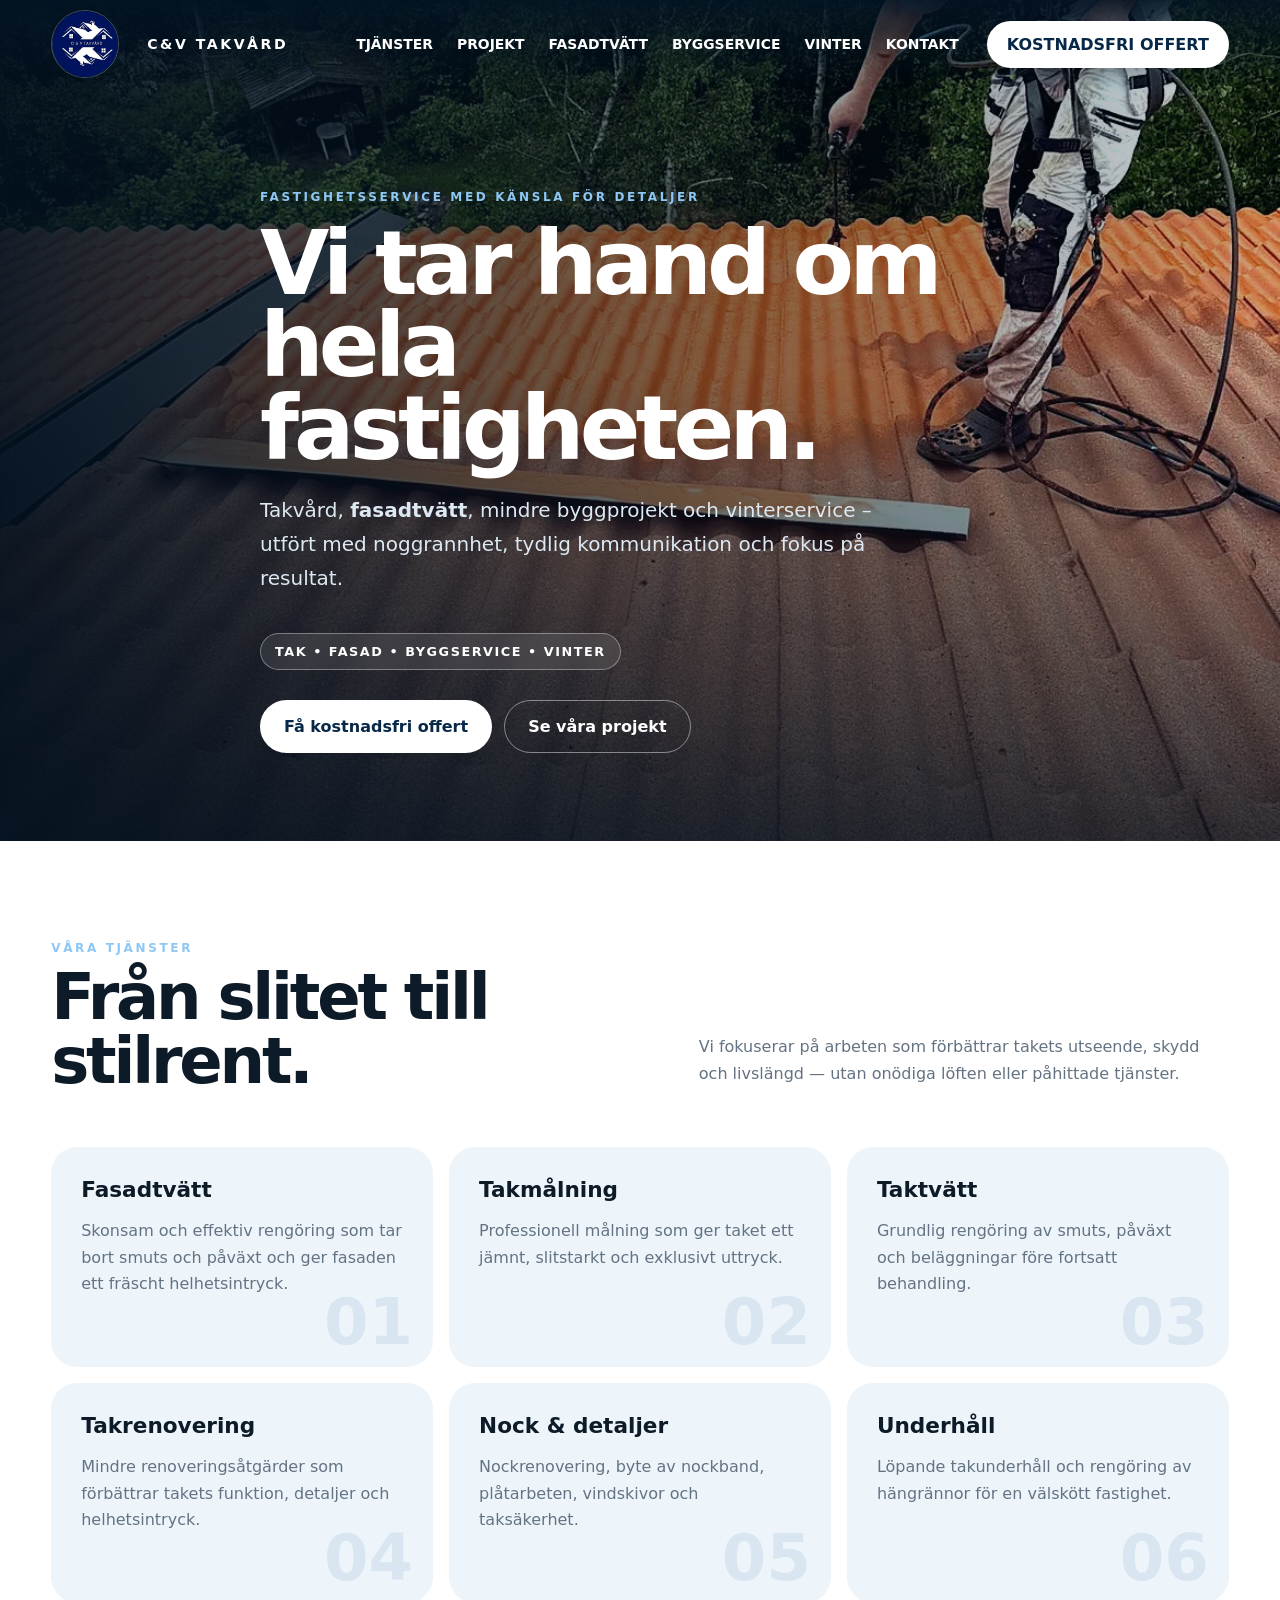
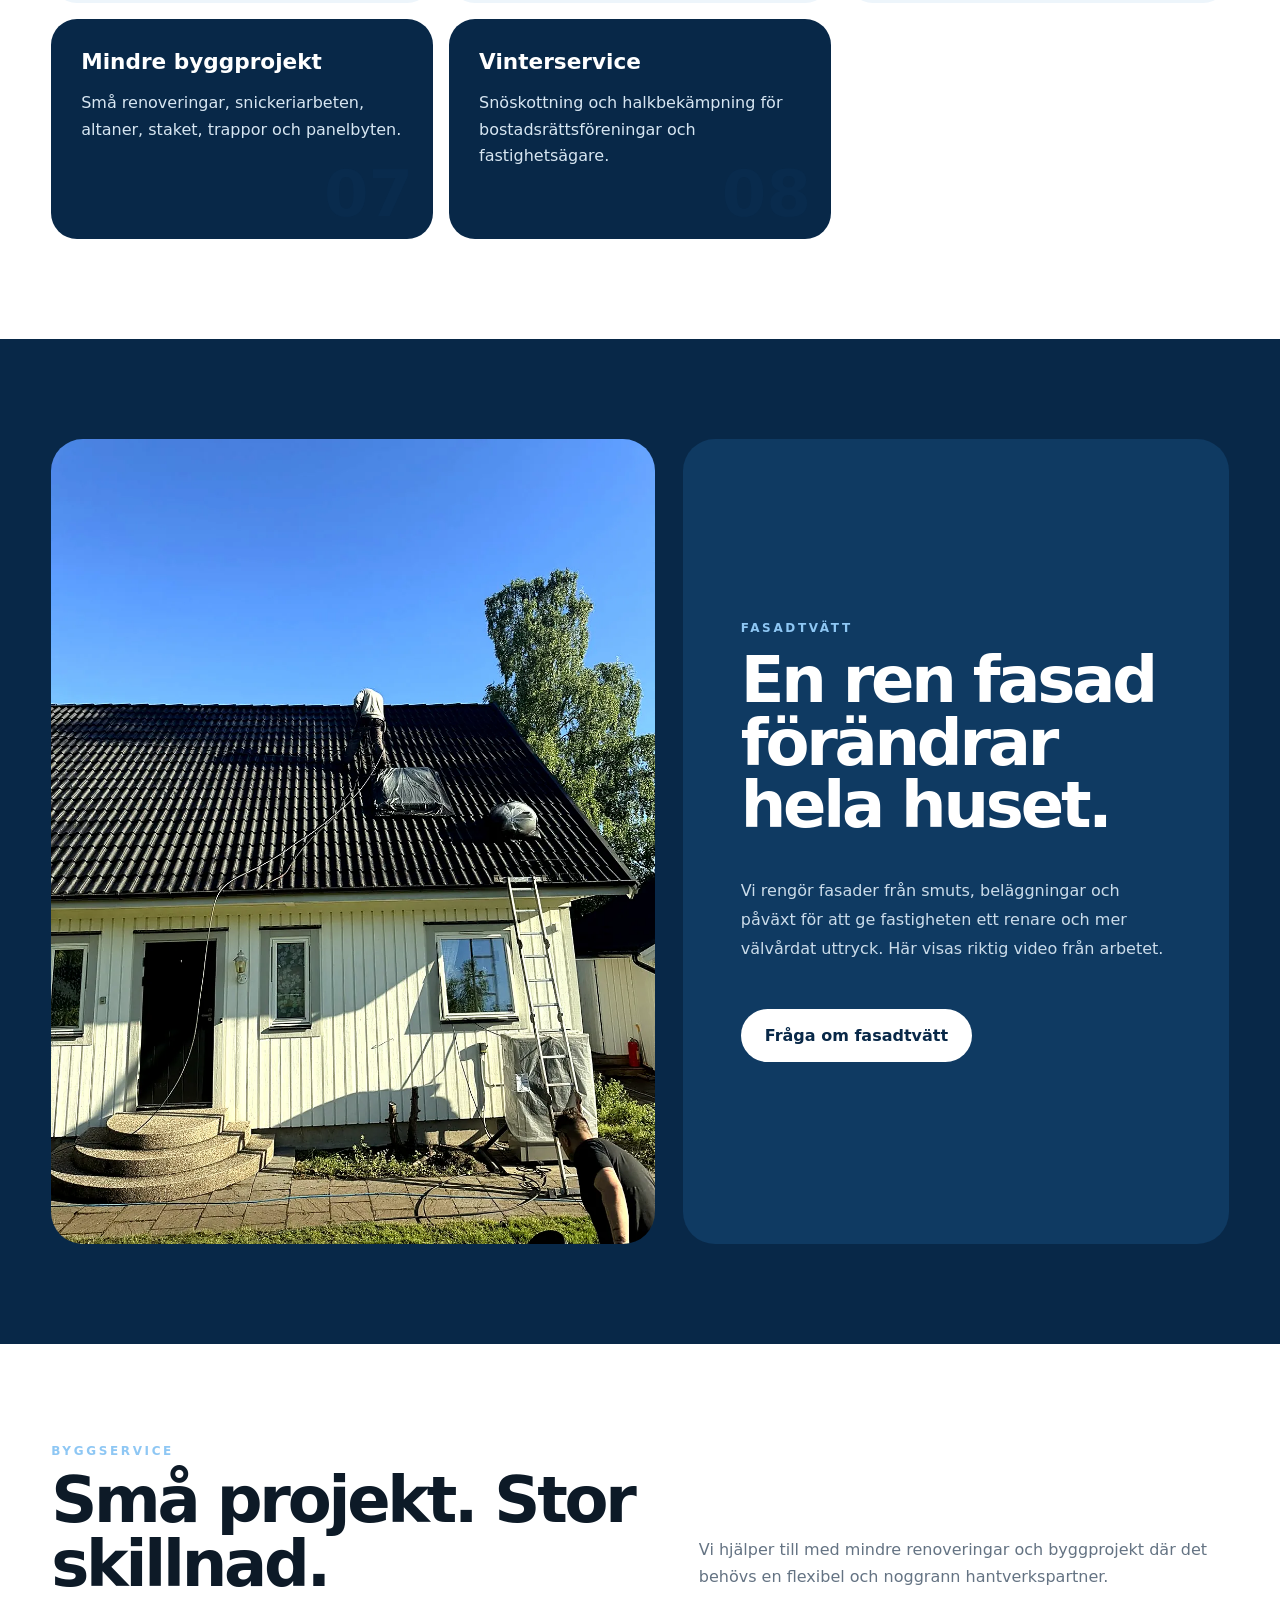
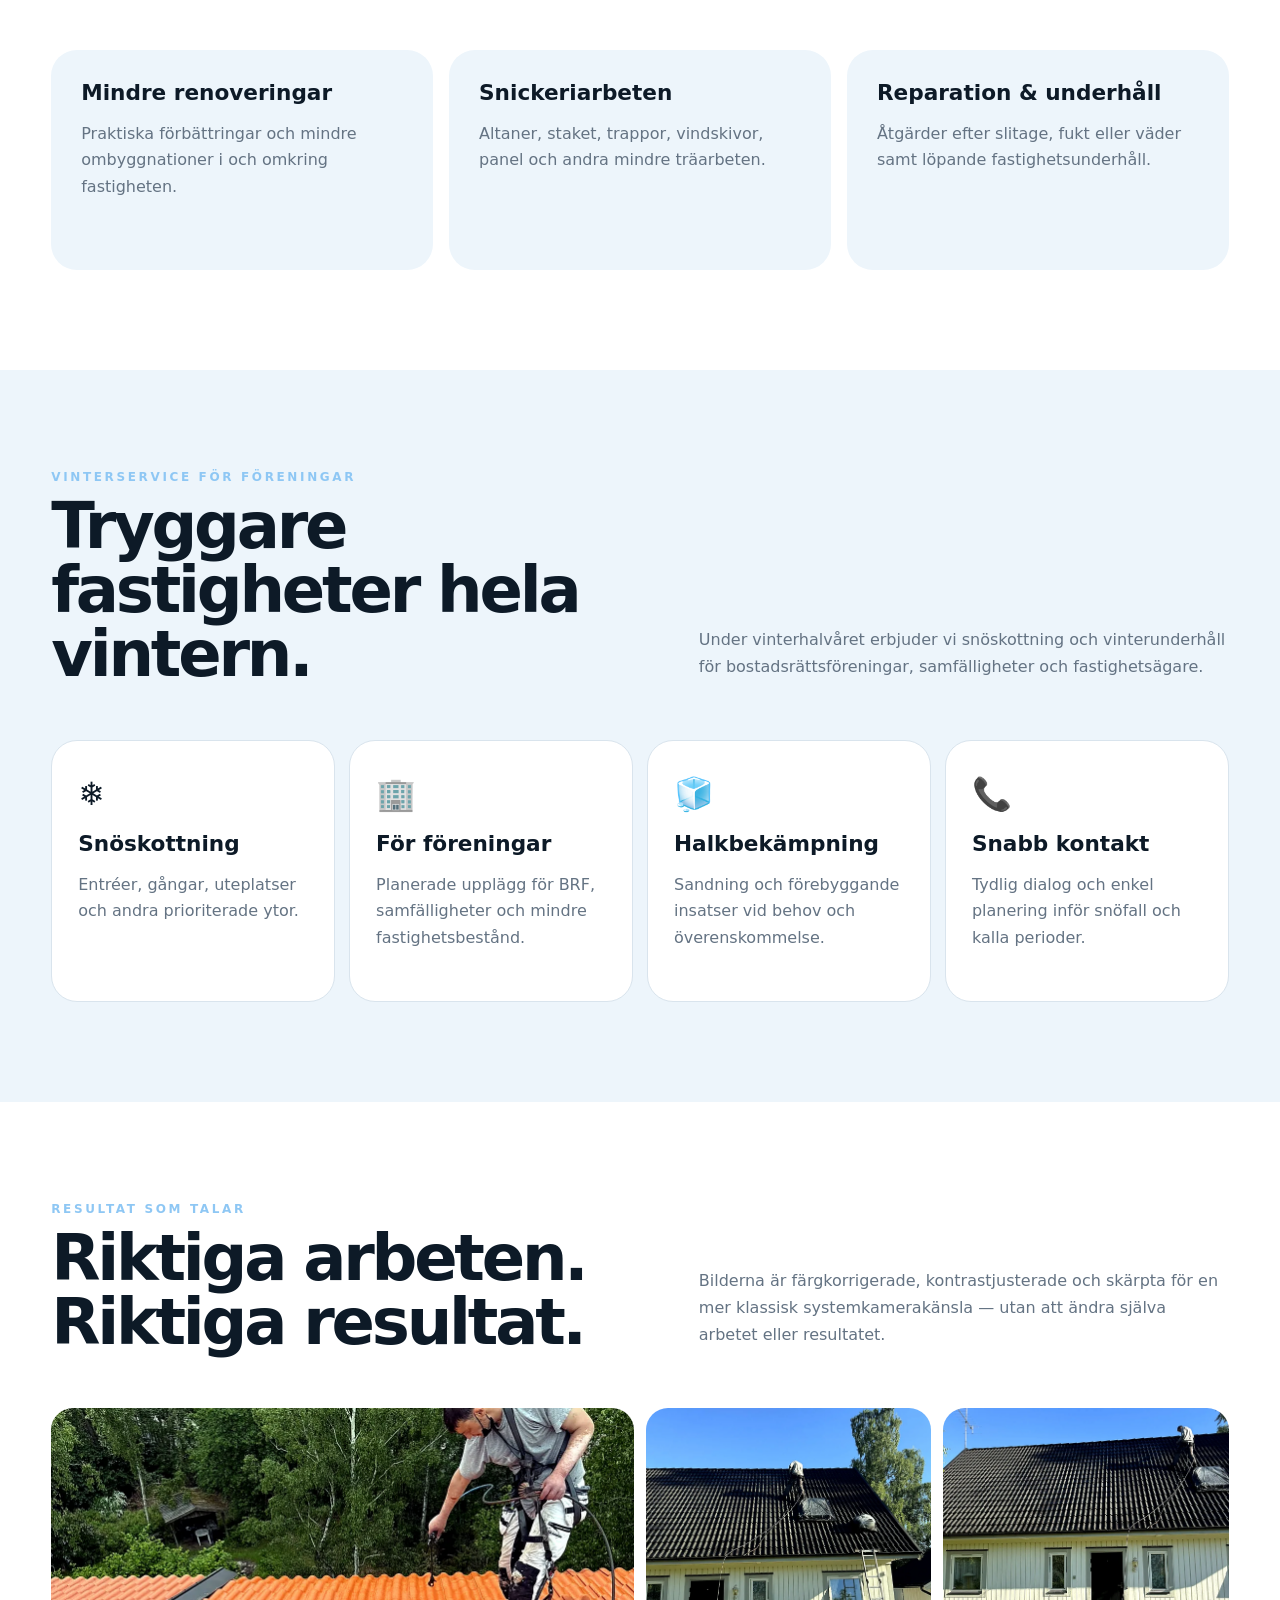
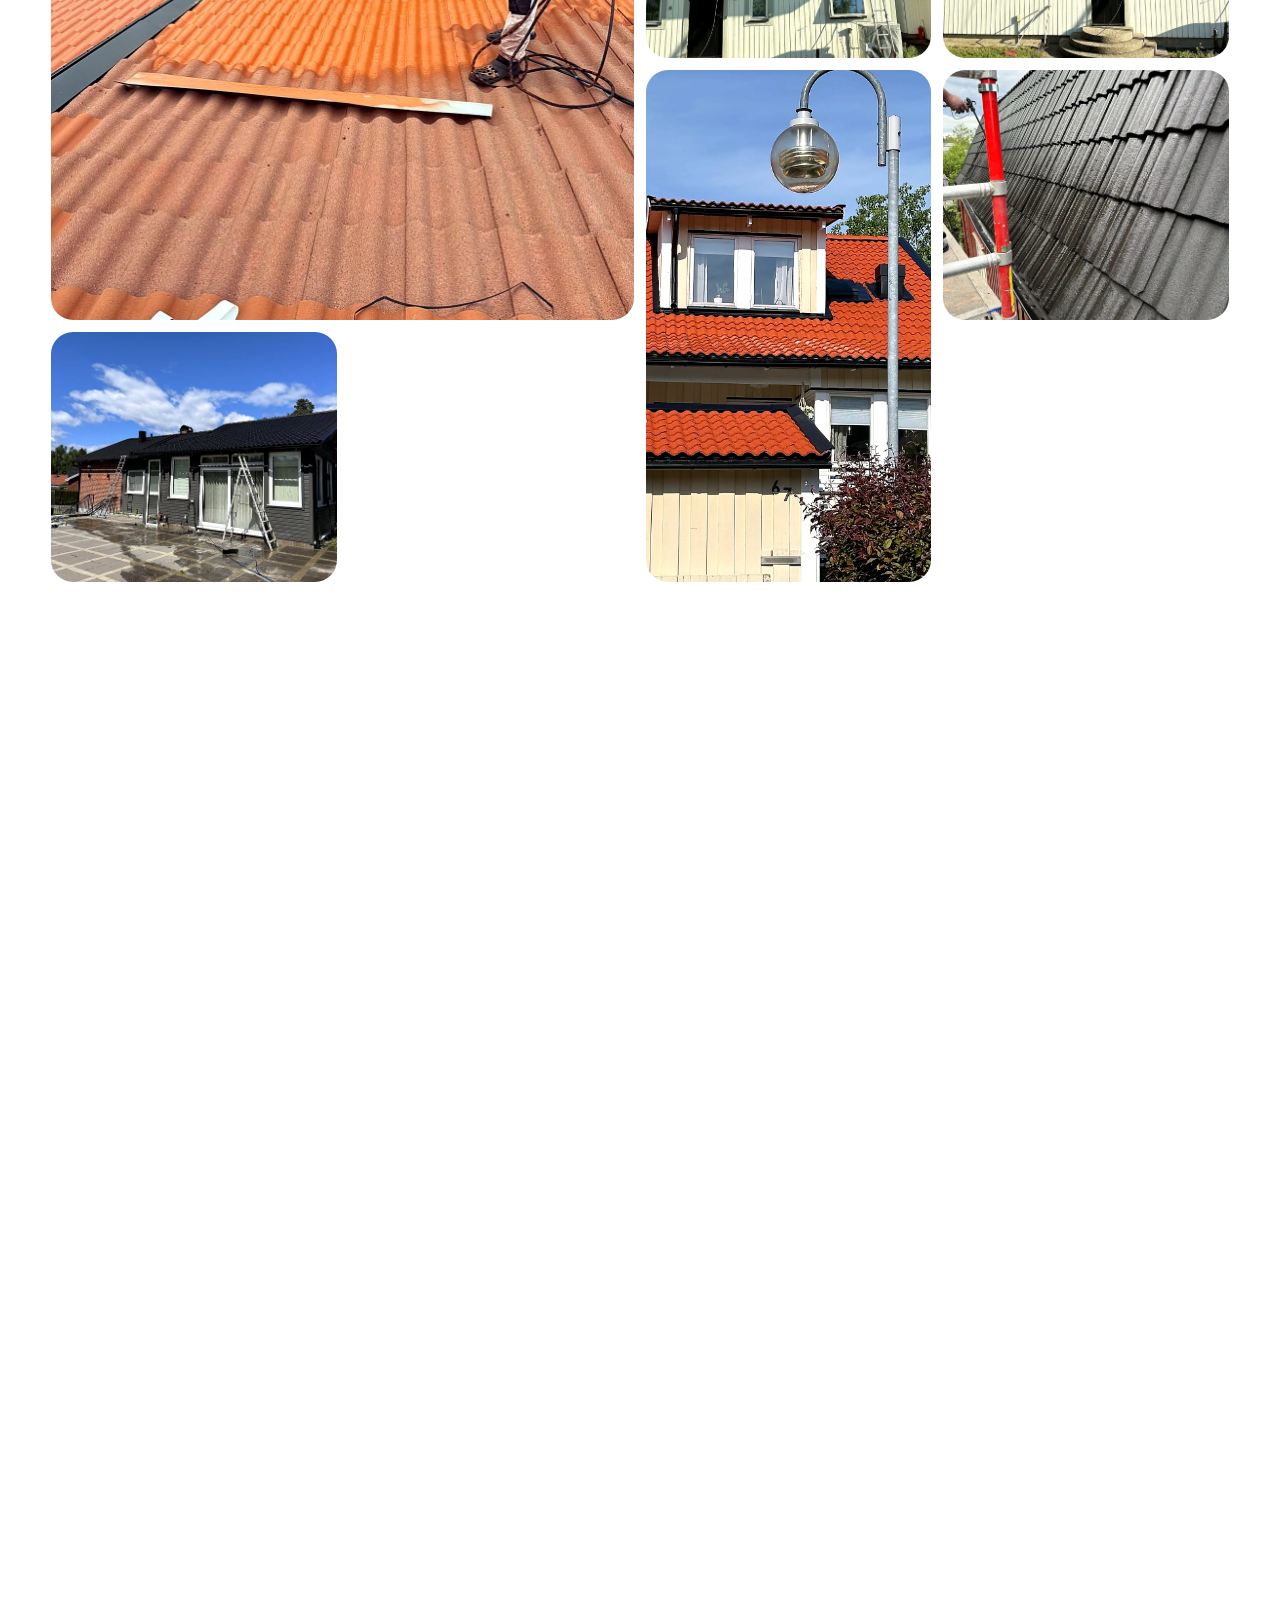
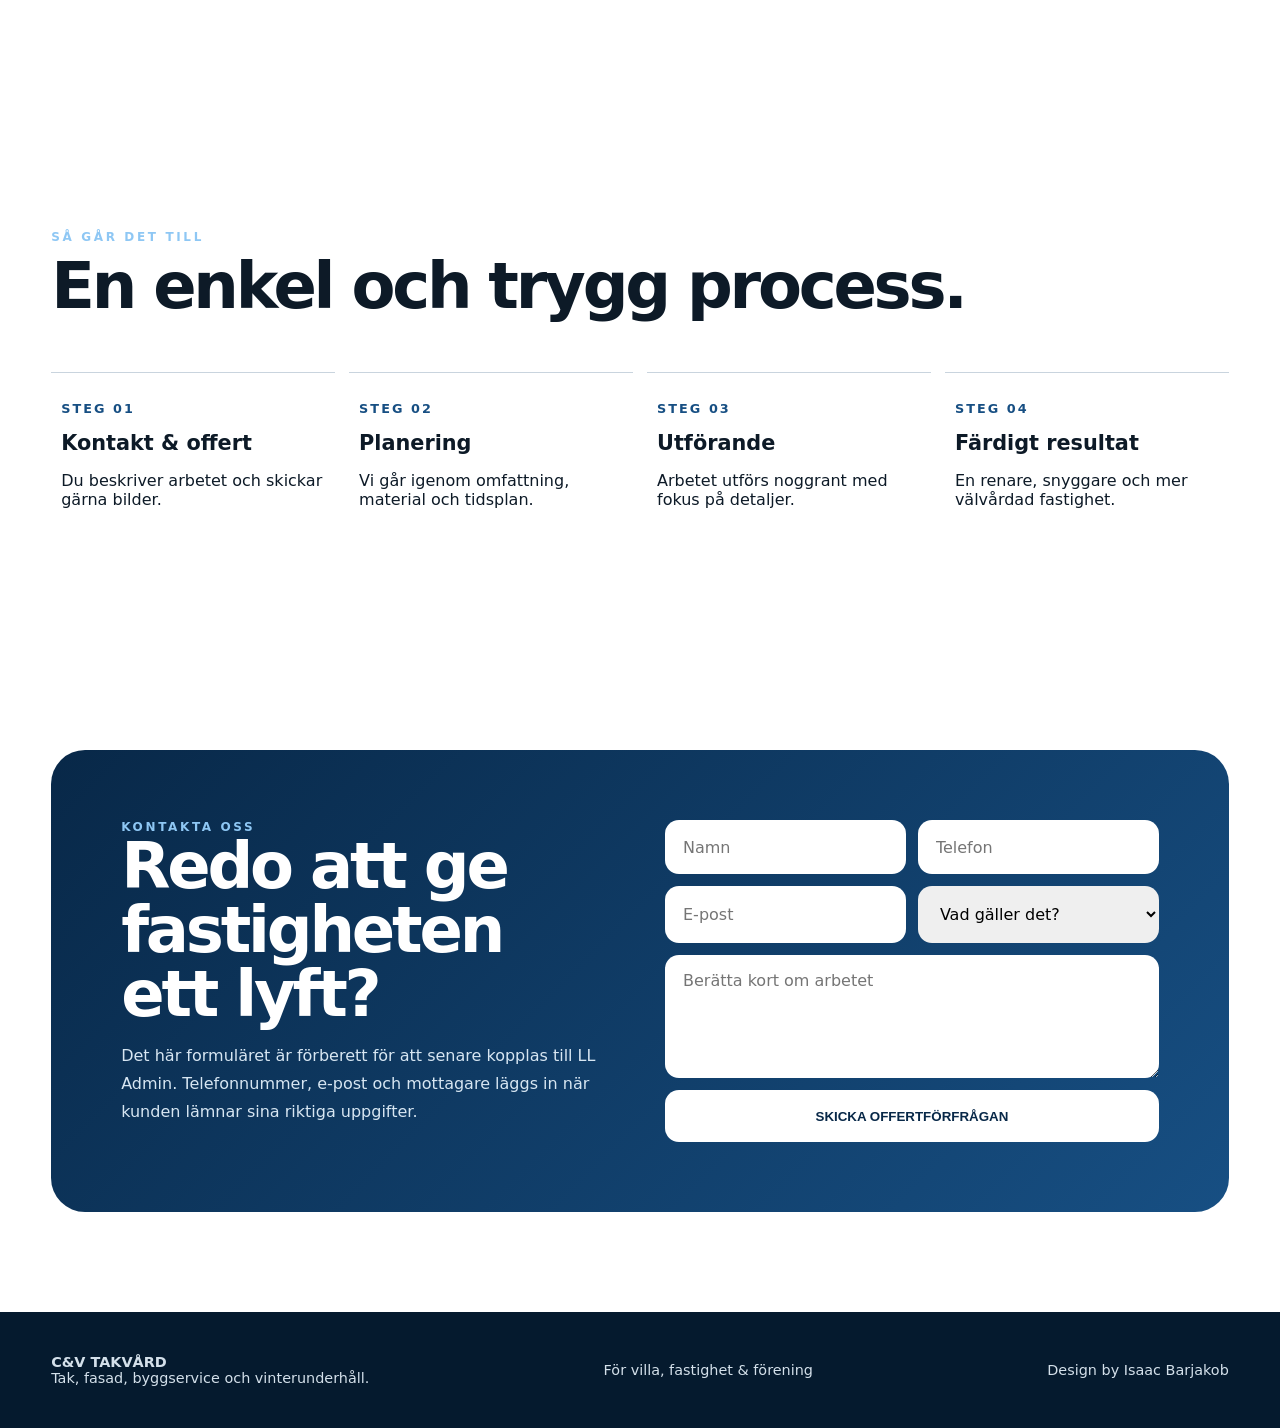
==== index.html @ 04eda917 "Första kompletta versionen av C&V Takvård" ====
<!doctype html><html lang="sv"><head><meta charset="utf-8"><meta name="viewport" content="width=device-width,initial-scale=1"><title>C&V Takvård — Takvård som håller</title><meta name="description" content="C&V Takvård erbjuder takvård, fasadtvätt, mindre byggprojekt och vinterservice för villaägare, fastighetsägare och föreningar."><style>
:root{--navy:#082848;--blue:#174f83;--ice:#edf5fb;--white:#fff;--ink:#0d1a27;--muted:#647383;--radius:26px}*{box-sizing:border-box}html{scroll-behavior:smooth}body{margin:0;font-family:Inter,ui-sans-serif,system-ui,-apple-system,Segoe UI,Arial;color:var(--ink);background:#fff}img,video{display:block;width:100%}a{text-decoration:none;color:inherit}.wrap{width:min(1180px,92vw);margin:auto}.nav{position:fixed;top:0;left:0;right:0;z-index:50;background:linear-gradient(180deg,rgba(3,19,35,.9),rgba(3,19,35,.45),transparent);color:#fff}.navin{height:88px;display:flex;align-items:center;gap:28px}.logo{width:68px;height:68px;border-radius:50%;object-fit:cover;border:1px solid rgba(255,255,255,.25)}.brand{font-weight:800;letter-spacing:.18em;font-size:.88rem}.links{margin-left:auto;display:flex;gap:24px;font-size:.87rem;font-weight:700}.cta{padding:14px 20px;border-radius:999px;background:#fff;color:var(--navy);font-weight:800}.hero{min-height:92vh;position:relative;display:grid;align-items:end;overflow:hidden;background:#071d33}.hero video{position:absolute;inset:0;height:100%;object-fit:cover}.hero:after{content:"";position:absolute;inset:0;background:linear-gradient(90deg,rgba(3,17,31,.93) 0%,rgba(3,17,31,.55) 48%,rgba(3,17,31,.18)),linear-gradient(0deg,rgba(3,17,31,.75),transparent 55%)}.heroContent{position:relative;z-index:2;color:#fff;padding:190px 0 88px;max-width:760px}.eyebrow{text-transform:uppercase;letter-spacing:.22em;font-size:.75rem;font-weight:800;color:#8ec7f4}.hero h1{font-size:clamp(3rem,7vw,6.5rem);line-height:.92;margin:18px 0 24px;letter-spacing:-.055em}.hero p{font-size:clamp(1rem,2vw,1.25rem);line-height:1.7;max-width:620px;color:#dce8f2}.heroBadge{display:inline-flex;margin-top:18px;padding:10px 14px;border:1px solid rgba(255,255,255,.35);border-radius:999px;background:rgba(255,255,255,.1);backdrop-filter:blur(8px);font-size:.8rem;font-weight:900;letter-spacing:.12em}.buttons{display:flex;gap:12px;flex-wrap:wrap;margin-top:30px}.btn{padding:16px 23px;border-radius:999px;font-weight:800;border:1px solid rgba(255,255,255,.45);color:#fff}.btn.primary{background:#fff;color:var(--navy)}section{padding:100px 0}.sectionHead{display:flex;justify-content:space-between;gap:30px;align-items:end;margin-bottom:44px}.sectionHead h2{font-size:clamp(2.2rem,5vw,4.3rem);line-height:1;margin:10px 0;letter-spacing:-.05em}.sectionHead p{max-width:530px;color:var(--muted);line-height:1.7}.services{display:grid;grid-template-columns:repeat(3,1fr);gap:16px}.service{padding:30px;border-radius:var(--radius);background:var(--ice);min-height:220px;position:relative;overflow:hidden}.service b{font-size:1.35rem}.service p{color:var(--muted);line-height:1.65}.service ul{padding-left:18px;color:var(--muted);line-height:1.8}.service.dark{background:var(--navy);color:#fff}.service.dark p,.service.dark ul{color:#d7e6f2}.season{display:grid;grid-template-columns:repeat(4,1fr);gap:14px}.seasonCard{padding:34px 26px;border-radius:26px;background:#fff;border:1px solid #d9e4ed}.seasonCard span{font-size:2rem}.seasonCard h3{margin:18px 0 10px;font-size:1.35rem}.seasonCard p{color:var(--muted);line-height:1.65}.reveal{opacity:0;transform:translateY(24px);transition:.8s ease}.reveal.visible{opacity:1;transform:none}.num{font-size:4rem;font-weight:900;color:rgba(23,79,131,.09);position:absolute;right:20px;bottom:8px}.feature{background:var(--navy);color:#fff}.split{display:grid;grid-template-columns:1.05fr .95fr;gap:28px;align-items:stretch}.mediaCard{border-radius:32px;overflow:hidden;min-height:600px;background:#000;position:relative}.mediaCard video,.mediaCard img{height:100%;object-fit:cover}.copyCard{border-radius:32px;background:#0f3a62;padding:58px;display:flex;flex-direction:column;justify-content:center}.copyCard h2{font-size:clamp(2.2rem,5vw,4.5rem);line-height:.98;letter-spacing:-.05em;margin:14px 0 24px}.copyCard p{color:#cbdcea;line-height:1.8}.gallery{display:grid;grid-template-columns:repeat(4,1fr);grid-auto-rows:250px;gap:12px}.gallery figure{margin:0;border-radius:22px;overflow:hidden;background:#ddd}.gallery img{height:100%;object-fit:cover;transition:.5s}.gallery figure:hover img{transform:scale(1.04)}.gallery figure:nth-child(1),.gallery figure:nth-child(7){grid-column:span 2;grid-row:span 2}.gallery figure:nth-child(4),.gallery figure:nth-child(10){grid-row:span 2}.process{display:grid;grid-template-columns:repeat(4,1fr);gap:14px}.step{border-top:1px solid #c9d4de;padding:25px 10px}.step strong{display:block;font-size:1.3rem;margin:14px 0}.step span{font-size:.8rem;letter-spacing:.16em;color:var(--blue);font-weight:900}.quote{background:linear-gradient(135deg,#082848,#174f83);color:#fff;border-radius:34px;padding:70px;display:grid;grid-template-columns:1fr 1fr;gap:50px}.quote h2{font-size:clamp(2.4rem,5vw,4.6rem);line-height:1;letter-spacing:-.05em;margin:0}.quote p{color:#d7e6f2;line-height:1.75}.form{display:grid;grid-template-columns:1fr 1fr;gap:12px}.form input,.form textarea,.form select{width:100%;padding:16px 18px;border:0;border-radius:14px;font:inherit}.form textarea{grid-column:1/-1;min-height:120px}.form button{grid-column:1/-1;padding:17px;border:0;border-radius:14px;font-weight:900;background:#fff;color:var(--navy)}footer{background:#051a2e;color:#d4e0ea;padding:42px 0}.foot{display:flex;justify-content:space-between;gap:30px;align-items:center;font-size:.9rem}.mobilebar{display:none}
@media(max-width:850px){.links,.nav .cta{display:none}.navin{height:76px}.logo{width:56px;height:56px}.hero{min-height:86vh}.heroContent{padding:145px 0 64px}.services{grid-template-columns:1fr 1fr}.season{grid-template-columns:1fr 1fr}.split{grid-template-columns:1fr}.mediaCard{min-height:520px}.copyCard{padding:38px}.gallery{grid-template-columns:1fr 1fr;grid-auto-rows:220px}.gallery figure:nth-child(n){grid-column:auto;grid-row:auto}.gallery figure:nth-child(1),.gallery figure:nth-child(7){grid-column:span 2;grid-row:span 2}.process{grid-template-columns:1fr 1fr}.quote{grid-template-columns:1fr;padding:38px}.mobilebar{display:flex;position:fixed;z-index:60;left:16px;right:16px;bottom:14px;background:#fff;border-radius:999px;box-shadow:0 12px 40px #00182d38;padding:7px;gap:7px}.mobilebar a{flex:1;text-align:center;padding:13px 8px;border-radius:999px;font-weight:900;font-size:.85rem}.mobilebar a:last-child{background:var(--navy);color:#fff}}@media(max-width:540px){section{padding:72px 0}.services,.process,.season{grid-template-columns:1fr}.sectionHead{display:block}.gallery{grid-auto-rows:185px}.gallery figure:nth-child(1),.gallery figure:nth-child(7){grid-row:span 1}.form{grid-template-columns:1fr}.form textarea,.form button{grid-column:auto}.foot{display:block;text-align:center}.foot div+div{margin-top:10px}}
</style></head><body>
<nav class="nav"><div class="wrap navin"><img class="logo" src="assets/images/project-01.webp" alt="C&V Takvård logga"><div class="brand">C&amp;V TAKVÅRD</div><div class="links"><a href="#tjanster">TJÄNSTER</a><a href="#projekt">PROJEKT</a><a href="#fasad">FASADTVÄTT</a><a href="#bygg">BYGGSERVICE</a><a href="#vinter">VINTER</a><a href="#kontakt">KONTAKT</a></div><a class="cta" href="#kontakt">KOSTNADSFRI OFFERT</a></div></nav>
<header class="hero"><video autoplay muted loop playsinline poster="assets/images/project-02.webp"><source src="assets/video/takvard.mp4" type="video/mp4"></video><div class="wrap heroContent"><div class="eyebrow">Fastighetsservice med känsla för detaljer</div><h1>Vi tar hand om hela fastigheten.</h1><p>Takvård, <strong>fasadtvätt</strong>, mindre byggprojekt och vinterservice – utfört med noggrannhet, tydlig kommunikation och fokus på resultat.</p><div class="heroBadge">TAK • FASAD • BYGGSERVICE • VINTER</div><div class="buttons"><a class="btn primary" href="#kontakt">Få kostnadsfri offert</a><a class="btn" href="#projekt">Se våra projekt</a></div></div></header>
<section id="tjanster"><div class="wrap"><div class="sectionHead"><div><div class="eyebrow">Våra tjänster</div><h2>Från slitet till stilrent.</h2></div><p>Vi fokuserar på arbeten som förbättrar takets utseende, skydd och livslängd — utan onödiga löften eller påhittade tjänster.</p></div><div class="services"><article class="service"><b>Fasadtvätt</b><p>Skonsam och effektiv rengöring som tar bort smuts och påväxt och ger fasaden ett fräscht helhetsintryck.</p><span class="num">01</span></article><article class="service"><b>Takmålning</b><p>Professionell målning som ger taket ett jämnt, slitstarkt och exklusivt uttryck.</p><span class="num">02</span></article><article class="service"><b>Taktvätt</b><p>Grundlig rengöring av smuts, påväxt och beläggningar före fortsatt behandling.</p><span class="num">03</span></article><article class="service"><b>Takrenovering</b><p>Mindre renoveringsåtgärder som förbättrar takets funktion, detaljer och helhetsintryck.</p><span class="num">04</span></article><article class="service"><b>Nock & detaljer</b><p>Nockrenovering, byte av nockband, plåtarbeten, vindskivor och taksäkerhet.</p><span class="num">05</span></article><article class="service"><b>Underhåll</b><p>Löpande takunderhåll och rengöring av hängrännor för en välskött fastighet.</p><span class="num">06</span></article><article class="service dark"><b>Mindre byggprojekt</b><p>Små renoveringar, snickeriarbeten, altaner, staket, trappor och panelbyten.</p><span class="num">07</span></article><article class="service dark"><b>Vinterservice</b><p>Snöskottning och halkbekämpning för bostadsrättsföreningar och fastighetsägare.</p><span class="num">08</span></article></div></div></section>
<section class="feature" id="fasad"><div class="wrap split"><div class="mediaCard"><video autoplay muted loop playsinline poster="assets/images/project-03.webp"><source src="assets/video/fasadtvatt.mp4" type="video/mp4"></video></div><div class="copyCard"><div class="eyebrow">FASADTVÄTT</div><h2>En ren fasad förändrar hela huset.</h2><p>Vi rengör fasader från smuts, beläggningar och påväxt för att ge fastigheten ett renare och mer välvårdat uttryck. Här visas riktig video från arbetet.</p><div class="buttons"><a class="btn primary" href="#kontakt">Fråga om fasadtvätt</a></div></div></div></section>

<section id="bygg"><div class="wrap"><div class="sectionHead"><div><div class="eyebrow">BYGGSERVICE</div><h2>Små projekt. Stor skillnad.</h2></div><p>Vi hjälper till med mindre renoveringar och byggprojekt där det behövs en flexibel och noggrann hantverkspartner.</p></div><div class="services"><article class="service"><b>Mindre renoveringar</b><p>Praktiska förbättringar och mindre ombyggnationer i och omkring fastigheten.</p></article><article class="service"><b>Snickeriarbeten</b><p>Altaner, staket, trappor, vindskivor, panel och andra mindre träarbeten.</p></article><article class="service"><b>Reparation & underhåll</b><p>Åtgärder efter slitage, fukt eller väder samt löpande fastighetsunderhåll.</p></article></div></div></section>
<section id="vinter" style="background:var(--ice)"><div class="wrap"><div class="sectionHead"><div><div class="eyebrow">VINTERSERVICE FÖR FÖRENINGAR</div><h2>Tryggare fastigheter hela vintern.</h2></div><p>Under vinterhalvåret erbjuder vi snöskottning och vinterunderhåll för bostadsrättsföreningar, samfälligheter och fastighetsägare.</p></div><div class="season"><article class="seasonCard"><span>❄️</span><h3>Snöskottning</h3><p>Entréer, gångar, uteplatser och andra prioriterade ytor.</p></article><article class="seasonCard"><span>🏢</span><h3>För föreningar</h3><p>Planerade upplägg för BRF, samfälligheter och mindre fastighetsbestånd.</p></article><article class="seasonCard"><span>🧊</span><h3>Halkbekämpning</h3><p>Sandning och förebyggande insatser vid behov och överenskommelse.</p></article><article class="seasonCard"><span>📞</span><h3>Snabb kontakt</h3><p>Tydlig dialog och enkel planering inför snöfall och kalla perioder.</p></article></div></div></section>
<section id="projekt"><div class="wrap"><div class="sectionHead"><div><div class="eyebrow">Resultat som talar</div><h2>Riktiga arbeten. Riktiga resultat.</h2></div><p>Bilderna är färgkorrigerade, kontrastjusterade och skärpta för en mer klassisk systemkamerakänsla — utan att ändra själva arbetet eller resultatet.</p></div><div class="gallery">
<figure><img loading="lazy" src="assets/images/project-02.webp" alt="Utfört projekt av C&amp;V Takvård"></figure>
<figure><img loading="lazy" src="assets/images/project-03.webp" alt="Utfört projekt av C&amp;V Takvård"></figure>
<figure><img loading="lazy" src="assets/images/project-04.webp" alt="Utfört projekt av C&amp;V Takvård"></figure>
<figure><img loading="lazy" src="assets/images/project-05.webp" alt="Utfört projekt av C&amp;V Takvård"></figure>
<figure><img loading="lazy" src="assets/images/project-06.webp" alt="Utfört projekt av C&amp;V Takvård"></figure>
<figure><img loading="lazy" src="assets/images/project-07.webp" alt="Utfört projekt av C&amp;V Takvård"></figure>
<figure><img loading="lazy" src="assets/images/project-08.webp" alt="Utfört projekt av C&amp;V Takvård"></figure>
<figure><img loading="lazy" src="assets/images/project-09.webp" alt="Utfört projekt av C&amp;V Takvård"></figure>
<figure><img loading="lazy" src="assets/images/project-10.webp" alt="Utfört projekt av C&amp;V Takvård"></figure>
<figure><img loading="lazy" src="assets/images/project-11.webp" alt="Utfört projekt av C&amp;V Takvård"></figure>
<figure><img loading="lazy" src="assets/images/project-12.webp" alt="Utfört projekt av C&amp;V Takvård"></figure>
<figure><img loading="lazy" src="assets/images/project-13.webp" alt="Utfört projekt av C&amp;V Takvård"></figure>
<figure><img loading="lazy" src="assets/images/project-14.webp" alt="Utfört projekt av C&amp;V Takvård"></figure>
<figure><img loading="lazy" src="assets/images/project-15.webp" alt="Utfört projekt av C&amp;V Takvård"></figure>
<figure><img loading="lazy" src="assets/images/project-16.webp" alt="Utfört projekt av C&amp;V Takvård"></figure>
</div></div></section><section><div class="wrap"><div class="sectionHead"><div><div class="eyebrow">Så går det till</div><h2>En enkel och trygg process.</h2></div></div><div class="process"><div class="step"><span>STEG 01</span><strong>Kontakt & offert</strong><p>Du beskriver arbetet och skickar gärna bilder.</p></div><div class="step"><span>STEG 02</span><strong>Planering</strong><p>Vi går igenom omfattning, material och tidsplan.</p></div><div class="step"><span>STEG 03</span><strong>Utförande</strong><p>Arbetet utförs noggrant med fokus på detaljer.</p></div><div class="step"><span>STEG 04</span><strong>Färdigt resultat</strong><p>En renare, snyggare och mer välvårdad fastighet.</p></div></div></div></section>
<section id="kontakt"><div class="wrap quote"><div><div class="eyebrow">Kontakta oss</div><h2>Redo att ge fastigheten ett lyft?</h2><p>Det här formuläret är förberett för att senare kopplas till LL Admin. Telefonnummer, e-post och mottagare läggs in när kunden lämnar sina riktiga uppgifter.</p></div><form class="form" onsubmit="event.preventDefault();alert('Tack! Formuläret är i demoläge och kopplas till LL Admin i nästa steg.')"><input required placeholder="Namn"><input required placeholder="Telefon"><input type="email" placeholder="E-post"><select><option>Vad gäller det?</option><option>Takmålning</option><option>Taktvätt</option><option>Takrenovering</option><option>Nockrenovering</option><option>Fasadtvätt</option><option>Mindre renovering / byggprojekt</option><option>Snöskottning för förening</option></select><textarea placeholder="Berätta kort om arbetet"></textarea><button>SKICKA OFFERTFÖRFRÅGAN</button></form></div></section>
<footer><div class="wrap foot"><div><strong>C&amp;V TAKVÅRD</strong><br>Tak, fasad, byggservice och vinterunderhåll.</div><div>För villa, fastighet & förening</div><div>Design by Isaac Barjakob</div></div></footer><div class="mobilebar"><a href="#fasad">Fasadtvätt</a><a href="#kontakt">Offert</a></div><script>const io=new IntersectionObserver(es=>es.forEach(e=>e.isIntersecting&&e.target.classList.add('visible')),{threshold:.12});document.querySelectorAll('section,.service,.seasonCard,.gallery figure').forEach(el=>{el.classList.add('reveal');io.observe(el)});</script></body></html>
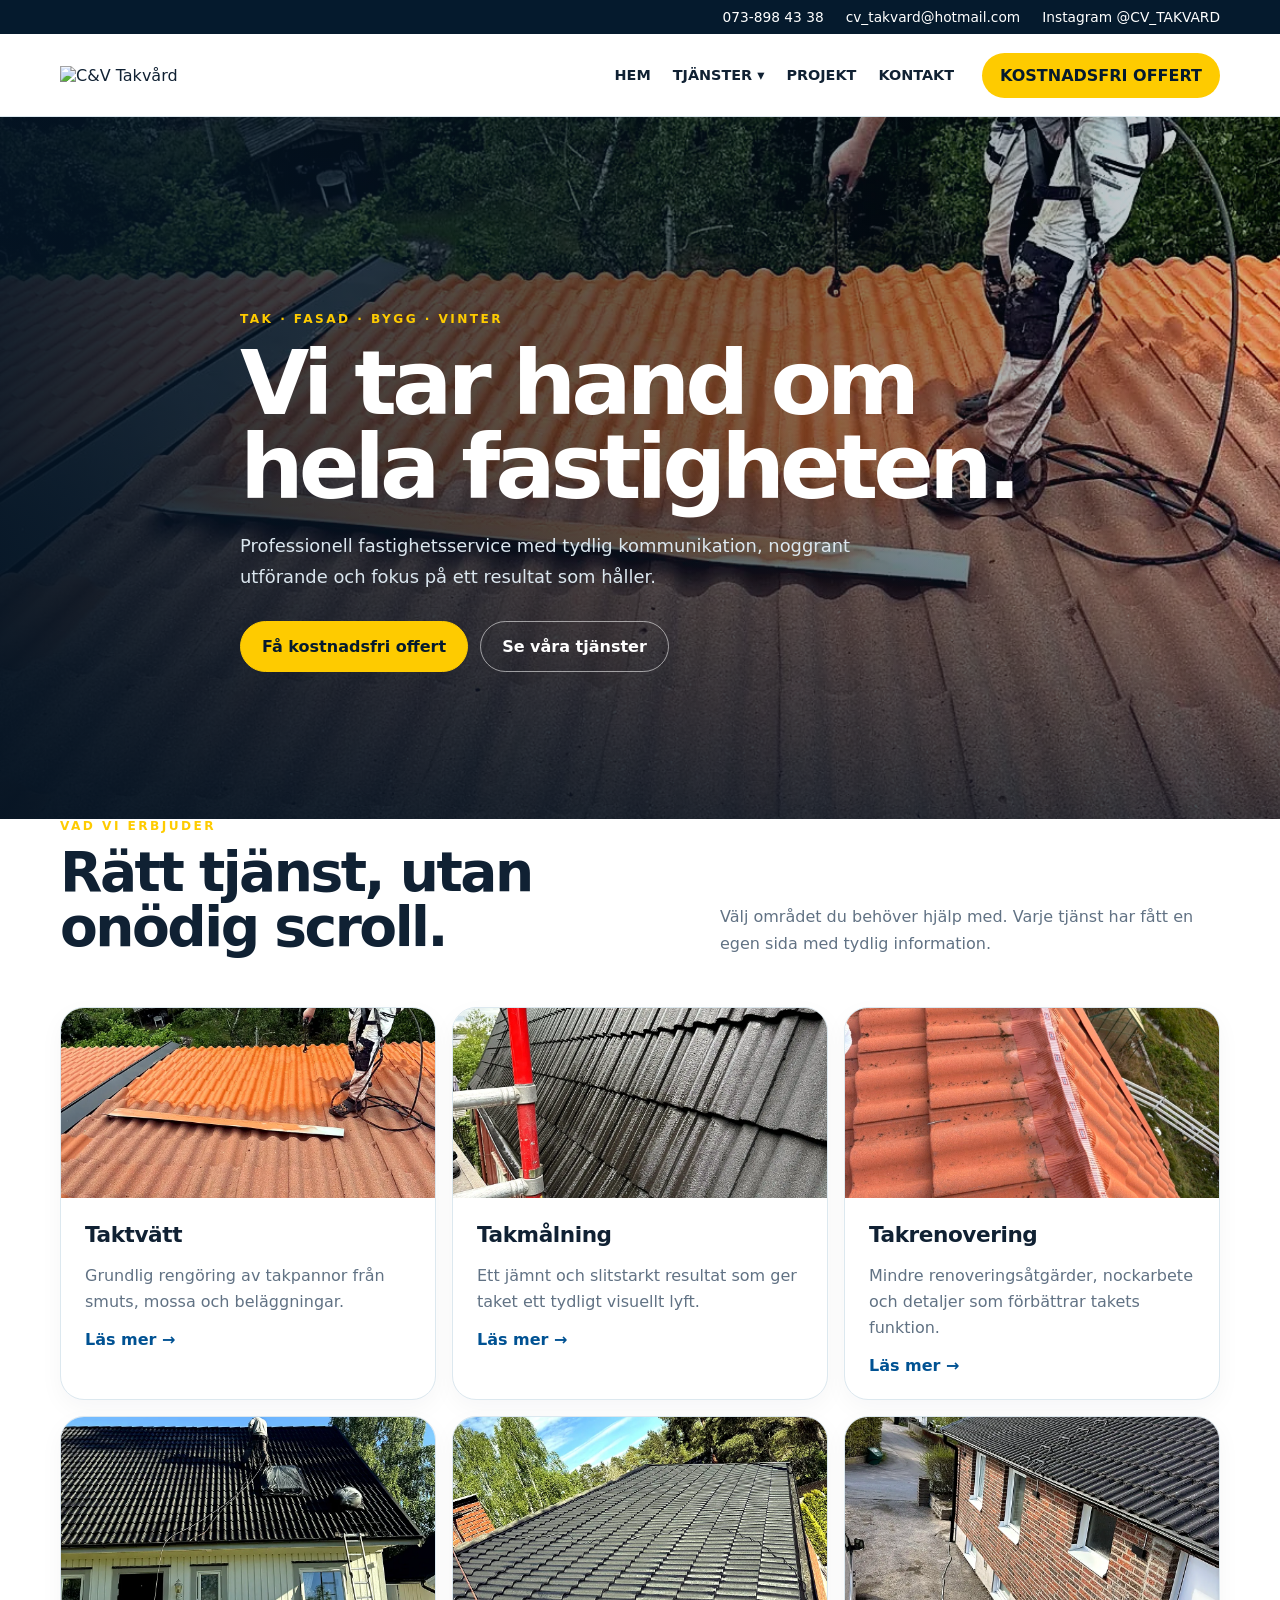
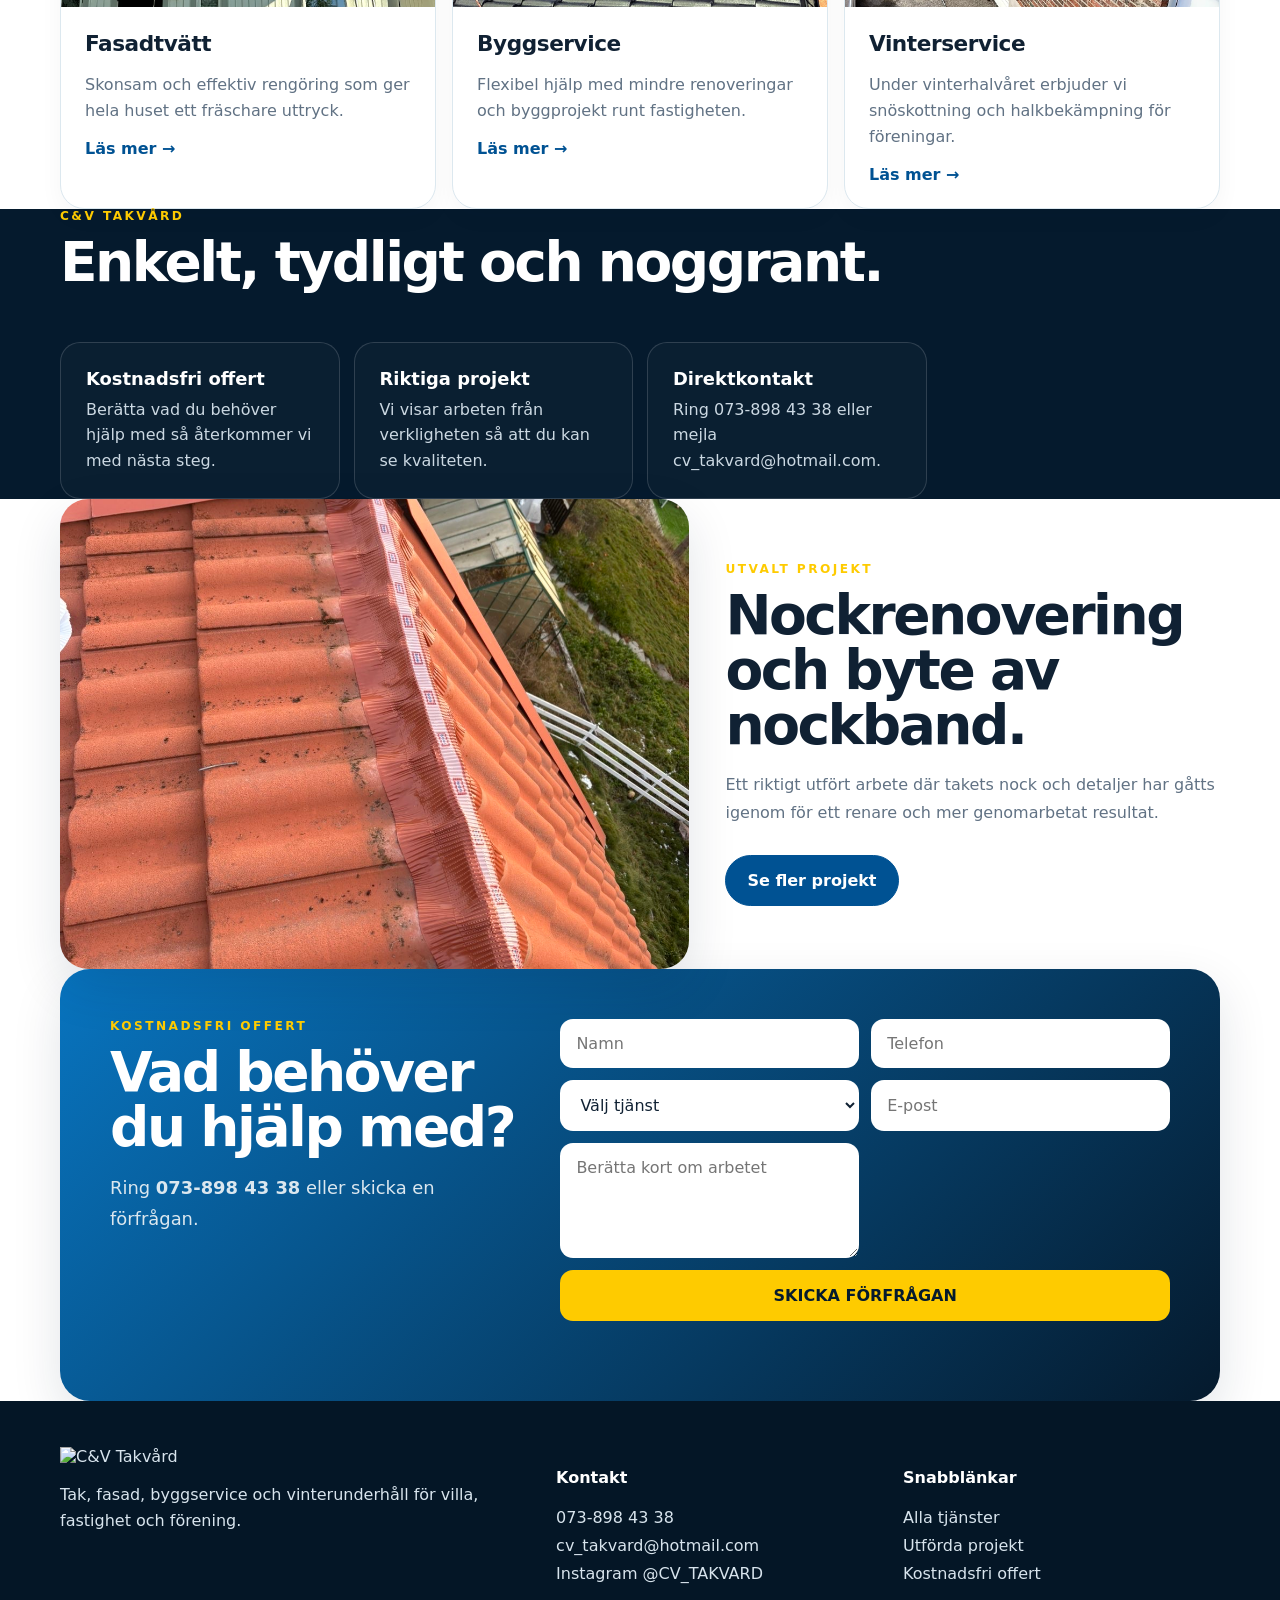
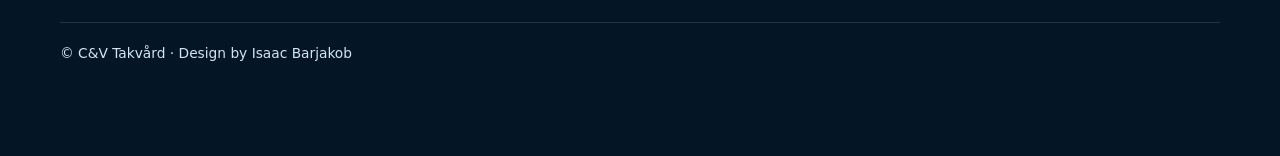
==== commit 4ad47634: "uppdateringar meny sida" ====
--- a/index.html
+++ b/index.html
@@ -1,30 +1 @@
-<!doctype html><html lang="sv"><head><meta charset="utf-8"><meta name="viewport" content="width=device-width,initial-scale=1"><title>C&V Takvård — Takvård som håller</title><meta name="description" content="C&V Takvård erbjuder takvård, fasadtvätt, mindre byggprojekt och vinterservice för villaägare, fastighetsägare och föreningar."><style>
-:root{--navy:#082848;--blue:#174f83;--ice:#edf5fb;--white:#fff;--ink:#0d1a27;--muted:#647383;--radius:26px}*{box-sizing:border-box}html{scroll-behavior:smooth}body{margin:0;font-family:Inter,ui-sans-serif,system-ui,-apple-system,Segoe UI,Arial;color:var(--ink);background:#fff}img,video{display:block;width:100%}a{text-decoration:none;color:inherit}.wrap{width:min(1180px,92vw);margin:auto}.nav{position:fixed;top:0;left:0;right:0;z-index:50;background:linear-gradient(180deg,rgba(3,19,35,.9),rgba(3,19,35,.45),transparent);color:#fff}.navin{height:88px;display:flex;align-items:center;gap:28px}.logo{width:68px;height:68px;border-radius:50%;object-fit:cover;border:1px solid rgba(255,255,255,.25)}.brand{font-weight:800;letter-spacing:.18em;font-size:.88rem}.links{margin-left:auto;display:flex;gap:24px;font-size:.87rem;font-weight:700}.cta{padding:14px 20px;border-radius:999px;background:#fff;color:var(--navy);font-weight:800}.hero{min-height:92vh;position:relative;display:grid;align-items:end;overflow:hidden;background:#071d33}.hero video{position:absolute;inset:0;height:100%;object-fit:cover}.hero:after{content:"";position:absolute;inset:0;background:linear-gradient(90deg,rgba(3,17,31,.93) 0%,rgba(3,17,31,.55) 48%,rgba(3,17,31,.18)),linear-gradient(0deg,rgba(3,17,31,.75),transparent 55%)}.heroContent{position:relative;z-index:2;color:#fff;padding:190px 0 88px;max-width:760px}.eyebrow{text-transform:uppercase;letter-spacing:.22em;font-size:.75rem;font-weight:800;color:#8ec7f4}.hero h1{font-size:clamp(3rem,7vw,6.5rem);line-height:.92;margin:18px 0 24px;letter-spacing:-.055em}.hero p{font-size:clamp(1rem,2vw,1.25rem);line-height:1.7;max-width:620px;color:#dce8f2}.heroBadge{display:inline-flex;margin-top:18px;padding:10px 14px;border:1px solid rgba(255,255,255,.35);border-radius:999px;background:rgba(255,255,255,.1);backdrop-filter:blur(8px);font-size:.8rem;font-weight:900;letter-spacing:.12em}.buttons{display:flex;gap:12px;flex-wrap:wrap;margin-top:30px}.btn{padding:16px 23px;border-radius:999px;font-weight:800;border:1px solid rgba(255,255,255,.45);color:#fff}.btn.primary{background:#fff;color:var(--navy)}section{padding:100px 0}.sectionHead{display:flex;justify-content:space-between;gap:30px;align-items:end;margin-bottom:44px}.sectionHead h2{font-size:clamp(2.2rem,5vw,4.3rem);line-height:1;margin:10px 0;letter-spacing:-.05em}.sectionHead p{max-width:530px;color:var(--muted);line-height:1.7}.services{display:grid;grid-template-columns:repeat(3,1fr);gap:16px}.service{padding:30px;border-radius:var(--radius);background:var(--ice);min-height:220px;position:relative;overflow:hidden}.service b{font-size:1.35rem}.service p{color:var(--muted);line-height:1.65}.service ul{padding-left:18px;color:var(--muted);line-height:1.8}.service.dark{background:var(--navy);color:#fff}.service.dark p,.service.dark ul{color:#d7e6f2}.season{display:grid;grid-template-columns:repeat(4,1fr);gap:14px}.seasonCard{padding:34px 26px;border-radius:26px;background:#fff;border:1px solid #d9e4ed}.seasonCard span{font-size:2rem}.seasonCard h3{margin:18px 0 10px;font-size:1.35rem}.seasonCard p{color:var(--muted);line-height:1.65}.reveal{opacity:0;transform:translateY(24px);transition:.8s ease}.reveal.visible{opacity:1;transform:none}.num{font-size:4rem;font-weight:900;color:rgba(23,79,131,.09);position:absolute;right:20px;bottom:8px}.feature{background:var(--navy);color:#fff}.split{display:grid;grid-template-columns:1.05fr .95fr;gap:28px;align-items:stretch}.mediaCard{border-radius:32px;overflow:hidden;min-height:600px;background:#000;position:relative}.mediaCard video,.mediaCard img{height:100%;object-fit:cover}.copyCard{border-radius:32px;background:#0f3a62;padding:58px;display:flex;flex-direction:column;justify-content:center}.copyCard h2{font-size:clamp(2.2rem,5vw,4.5rem);line-height:.98;letter-spacing:-.05em;margin:14px 0 24px}.copyCard p{color:#cbdcea;line-height:1.8}.gallery{display:grid;grid-template-columns:repeat(4,1fr);grid-auto-rows:250px;gap:12px}.gallery figure{margin:0;border-radius:22px;overflow:hidden;background:#ddd}.gallery img{height:100%;object-fit:cover;transition:.5s}.gallery figure:hover img{transform:scale(1.04)}.gallery figure:nth-child(1),.gallery figure:nth-child(7){grid-column:span 2;grid-row:span 2}.gallery figure:nth-child(4),.gallery figure:nth-child(10){grid-row:span 2}.process{display:grid;grid-template-columns:repeat(4,1fr);gap:14px}.step{border-top:1px solid #c9d4de;padding:25px 10px}.step strong{display:block;font-size:1.3rem;margin:14px 0}.step span{font-size:.8rem;letter-spacing:.16em;color:var(--blue);font-weight:900}.quote{background:linear-gradient(135deg,#082848,#174f83);color:#fff;border-radius:34px;padding:70px;display:grid;grid-template-columns:1fr 1fr;gap:50px}.quote h2{font-size:clamp(2.4rem,5vw,4.6rem);line-height:1;letter-spacing:-.05em;margin:0}.quote p{color:#d7e6f2;line-height:1.75}.form{display:grid;grid-template-columns:1fr 1fr;gap:12px}.form input,.form textarea,.form select{width:100%;padding:16px 18px;border:0;border-radius:14px;font:inherit}.form textarea{grid-column:1/-1;min-height:120px}.form button{grid-column:1/-1;padding:17px;border:0;border-radius:14px;font-weight:900;background:#fff;color:var(--navy)}footer{background:#051a2e;color:#d4e0ea;padding:42px 0}.foot{display:flex;justify-content:space-between;gap:30px;align-items:center;font-size:.9rem}.mobilebar{display:none}
-@media(max-width:850px){.links,.nav .cta{display:none}.navin{height:76px}.logo{width:56px;height:56px}.hero{min-height:86vh}.heroContent{padding:145px 0 64px}.services{grid-template-columns:1fr 1fr}.season{grid-template-columns:1fr 1fr}.split{grid-template-columns:1fr}.mediaCard{min-height:520px}.copyCard{padding:38px}.gallery{grid-template-columns:1fr 1fr;grid-auto-rows:220px}.gallery figure:nth-child(n){grid-column:auto;grid-row:auto}.gallery figure:nth-child(1),.gallery figure:nth-child(7){grid-column:span 2;grid-row:span 2}.process{grid-template-columns:1fr 1fr}.quote{grid-template-columns:1fr;padding:38px}.mobilebar{display:flex;position:fixed;z-index:60;left:16px;right:16px;bottom:14px;background:#fff;border-radius:999px;box-shadow:0 12px 40px #00182d38;padding:7px;gap:7px}.mobilebar a{flex:1;text-align:center;padding:13px 8px;border-radius:999px;font-weight:900;font-size:.85rem}.mobilebar a:last-child{background:var(--navy);color:#fff}}@media(max-width:540px){section{padding:72px 0}.services,.process,.season{grid-template-columns:1fr}.sectionHead{display:block}.gallery{grid-auto-rows:185px}.gallery figure:nth-child(1),.gallery figure:nth-child(7){grid-row:span 1}.form{grid-template-columns:1fr}.form textarea,.form button{grid-column:auto}.foot{display:block;text-align:center}.foot div+div{margin-top:10px}}
-</style></head><body>
-<nav class="nav"><div class="wrap navin"><img class="logo" src="assets/images/project-01.webp" alt="C&V Takvård logga"><div class="brand">C&amp;V TAKVÅRD</div><div class="links"><a href="#tjanster">TJÄNSTER</a><a href="#projekt">PROJEKT</a><a href="#fasad">FASADTVÄTT</a><a href="#bygg">BYGGSERVICE</a><a href="#vinter">VINTER</a><a href="#kontakt">KONTAKT</a></div><a class="cta" href="#kontakt">KOSTNADSFRI OFFERT</a></div></nav>
-<header class="hero"><video autoplay muted loop playsinline poster="assets/images/project-02.webp"><source src="assets/video/takvard.mp4" type="video/mp4"></video><div class="wrap heroContent"><div class="eyebrow">Fastighetsservice med känsla för detaljer</div><h1>Vi tar hand om hela fastigheten.</h1><p>Takvård, <strong>fasadtvätt</strong>, mindre byggprojekt och vinterservice – utfört med noggrannhet, tydlig kommunikation och fokus på resultat.</p><div class="heroBadge">TAK • FASAD • BYGGSERVICE • VINTER</div><div class="buttons"><a class="btn primary" href="#kontakt">Få kostnadsfri offert</a><a class="btn" href="#projekt">Se våra projekt</a></div></div></header>
-<section id="tjanster"><div class="wrap"><div class="sectionHead"><div><div class="eyebrow">Våra tjänster</div><h2>Från slitet till stilrent.</h2></div><p>Vi fokuserar på arbeten som förbättrar takets utseende, skydd och livslängd — utan onödiga löften eller påhittade tjänster.</p></div><div class="services"><article class="service"><b>Fasadtvätt</b><p>Skonsam och effektiv rengöring som tar bort smuts och påväxt och ger fasaden ett fräscht helhetsintryck.</p><span class="num">01</span></article><article class="service"><b>Takmålning</b><p>Professionell målning som ger taket ett jämnt, slitstarkt och exklusivt uttryck.</p><span class="num">02</span></article><article class="service"><b>Taktvätt</b><p>Grundlig rengöring av smuts, påväxt och beläggningar före fortsatt behandling.</p><span class="num">03</span></article><article class="service"><b>Takrenovering</b><p>Mindre renoveringsåtgärder som förbättrar takets funktion, detaljer och helhetsintryck.</p><span class="num">04</span></article><article class="service"><b>Nock & detaljer</b><p>Nockrenovering, byte av nockband, plåtarbeten, vindskivor och taksäkerhet.</p><span class="num">05</span></article><article class="service"><b>Underhåll</b><p>Löpande takunderhåll och rengöring av hängrännor för en välskött fastighet.</p><span class="num">06</span></article><article class="service dark"><b>Mindre byggprojekt</b><p>Små renoveringar, snickeriarbeten, altaner, staket, trappor och panelbyten.</p><span class="num">07</span></article><article class="service dark"><b>Vinterservice</b><p>Snöskottning och halkbekämpning för bostadsrättsföreningar och fastighetsägare.</p><span class="num">08</span></article></div></div></section>
-<section class="feature" id="fasad"><div class="wrap split"><div class="mediaCard"><video autoplay muted loop playsinline poster="assets/images/project-03.webp"><source src="assets/video/fasadtvatt.mp4" type="video/mp4"></video></div><div class="copyCard"><div class="eyebrow">FASADTVÄTT</div><h2>En ren fasad förändrar hela huset.</h2><p>Vi rengör fasader från smuts, beläggningar och påväxt för att ge fastigheten ett renare och mer välvårdat uttryck. Här visas riktig video från arbetet.</p><div class="buttons"><a class="btn primary" href="#kontakt">Fråga om fasadtvätt</a></div></div></div></section>
-
-<section id="bygg"><div class="wrap"><div class="sectionHead"><div><div class="eyebrow">BYGGSERVICE</div><h2>Små projekt. Stor skillnad.</h2></div><p>Vi hjälper till med mindre renoveringar och byggprojekt där det behövs en flexibel och noggrann hantverkspartner.</p></div><div class="services"><article class="service"><b>Mindre renoveringar</b><p>Praktiska förbättringar och mindre ombyggnationer i och omkring fastigheten.</p></article><article class="service"><b>Snickeriarbeten</b><p>Altaner, staket, trappor, vindskivor, panel och andra mindre träarbeten.</p></article><article class="service"><b>Reparation & underhåll</b><p>Åtgärder efter slitage, fukt eller väder samt löpande fastighetsunderhåll.</p></article></div></div></section>
-<section id="vinter" style="background:var(--ice)"><div class="wrap"><div class="sectionHead"><div><div class="eyebrow">VINTERSERVICE FÖR FÖRENINGAR</div><h2>Tryggare fastigheter hela vintern.</h2></div><p>Under vinterhalvåret erbjuder vi snöskottning och vinterunderhåll för bostadsrättsföreningar, samfälligheter och fastighetsägare.</p></div><div class="season"><article class="seasonCard"><span>❄️</span><h3>Snöskottning</h3><p>Entréer, gångar, uteplatser och andra prioriterade ytor.</p></article><article class="seasonCard"><span>🏢</span><h3>För föreningar</h3><p>Planerade upplägg för BRF, samfälligheter och mindre fastighetsbestånd.</p></article><article class="seasonCard"><span>🧊</span><h3>Halkbekämpning</h3><p>Sandning och förebyggande insatser vid behov och överenskommelse.</p></article><article class="seasonCard"><span>📞</span><h3>Snabb kontakt</h3><p>Tydlig dialog och enkel planering inför snöfall och kalla perioder.</p></article></div></div></section>
-<section id="projekt"><div class="wrap"><div class="sectionHead"><div><div class="eyebrow">Resultat som talar</div><h2>Riktiga arbeten. Riktiga resultat.</h2></div><p>Bilderna är färgkorrigerade, kontrastjusterade och skärpta för en mer klassisk systemkamerakänsla — utan att ändra själva arbetet eller resultatet.</p></div><div class="gallery">
-<figure><img loading="lazy" src="assets/images/project-02.webp" alt="Utfört projekt av C&amp;V Takvård"></figure>
-<figure><img loading="lazy" src="assets/images/project-03.webp" alt="Utfört projekt av C&amp;V Takvård"></figure>
-<figure><img loading="lazy" src="assets/images/project-04.webp" alt="Utfört projekt av C&amp;V Takvård"></figure>
-<figure><img loading="lazy" src="assets/images/project-05.webp" alt="Utfört projekt av C&amp;V Takvård"></figure>
-<figure><img loading="lazy" src="assets/images/project-06.webp" alt="Utfört projekt av C&amp;V Takvård"></figure>
-<figure><img loading="lazy" src="assets/images/project-07.webp" alt="Utfört projekt av C&amp;V Takvård"></figure>
-<figure><img loading="lazy" src="assets/images/project-08.webp" alt="Utfört projekt av C&amp;V Takvård"></figure>
-<figure><img loading="lazy" src="assets/images/project-09.webp" alt="Utfört projekt av C&amp;V Takvård"></figure>
-<figure><img loading="lazy" src="assets/images/project-10.webp" alt="Utfört projekt av C&amp;V Takvård"></figure>
-<figure><img loading="lazy" src="assets/images/project-11.webp" alt="Utfört projekt av C&amp;V Takvård"></figure>
-<figure><img loading="lazy" src="assets/images/project-12.webp" alt="Utfört projekt av C&amp;V Takvård"></figure>
-<figure><img loading="lazy" src="assets/images/project-13.webp" alt="Utfört projekt av C&amp;V Takvård"></figure>
-<figure><img loading="lazy" src="assets/images/project-14.webp" alt="Utfört projekt av C&amp;V Takvård"></figure>
-<figure><img loading="lazy" src="assets/images/project-15.webp" alt="Utfört projekt av C&amp;V Takvård"></figure>
-<figure><img loading="lazy" src="assets/images/project-16.webp" alt="Utfört projekt av C&amp;V Takvård"></figure>
-</div></div></section><section><div class="wrap"><div class="sectionHead"><div><div class="eyebrow">Så går det till</div><h2>En enkel och trygg process.</h2></div></div><div class="process"><div class="step"><span>STEG 01</span><strong>Kontakt & offert</strong><p>Du beskriver arbetet och skickar gärna bilder.</p></div><div class="step"><span>STEG 02</span><strong>Planering</strong><p>Vi går igenom omfattning, material och tidsplan.</p></div><div class="step"><span>STEG 03</span><strong>Utförande</strong><p>Arbetet utförs noggrant med fokus på detaljer.</p></div><div class="step"><span>STEG 04</span><strong>Färdigt resultat</strong><p>En renare, snyggare och mer välvårdad fastighet.</p></div></div></div></section>
-<section id="kontakt"><div class="wrap quote"><div><div class="eyebrow">Kontakta oss</div><h2>Redo att ge fastigheten ett lyft?</h2><p>Det här formuläret är förberett för att senare kopplas till LL Admin. Telefonnummer, e-post och mottagare läggs in när kunden lämnar sina riktiga uppgifter.</p></div><form class="form" onsubmit="event.preventDefault();alert('Tack! Formuläret är i demoläge och kopplas till LL Admin i nästa steg.')"><input required placeholder="Namn"><input required placeholder="Telefon"><input type="email" placeholder="E-post"><select><option>Vad gäller det?</option><option>Takmålning</option><option>Taktvätt</option><option>Takrenovering</option><option>Nockrenovering</option><option>Fasadtvätt</option><option>Mindre renovering / byggprojekt</option><option>Snöskottning för förening</option></select><textarea placeholder="Berätta kort om arbetet"></textarea><button>SKICKA OFFERTFÖRFRÅGAN</button></form></div></section>
-<footer><div class="wrap foot"><div><strong>C&amp;V TAKVÅRD</strong><br>Tak, fasad, byggservice och vinterunderhåll.</div><div>För villa, fastighet & förening</div><div>Design by Isaac Barjakob</div></div></footer><div class="mobilebar"><a href="#fasad">Fasadtvätt</a><a href="#kontakt">Offert</a></div><script>const io=new IntersectionObserver(es=>es.forEach(e=>e.isIntersecting&&e.target.classList.add('visible')),{threshold:.12});document.querySelectorAll('section,.service,.seasonCard,.gallery figure').forEach(el=>{el.classList.add('reveal');io.observe(el)});</script></body></html>
+<!doctype html><html lang="sv"><head><meta charset="utf-8"><meta name="viewport" content="width=device-width,initial-scale=1"><title>C&V Takvård — Tak, fasad och fastighetsservice</title><meta name="description" content="C&V Takvård"><link rel="stylesheet" href="/assets/site.css"></head><body><div class="top"><div class="wrap topin"><a href="tel:0738984338">073-898 43 38</a><a href="mailto:cv_takvard@hotmail.com">cv_takvard@hotmail.com</a><a target="_blank" rel="noopener" href="https://www.instagram.com/cv_takvard/">Instagram @CV_TAKVARD</a></div></div><nav class="nav" id="nav"><div class="wrap navin"><a href="/index.html"><img class="logo" src="/assets/images/logo-cv-sverige.svg" alt="C&V Takvård"></a><button class="menuBtn" onclick="document.getElementById('nav').classList.toggle('open')">MENY</button><div class="links"><a href="/index.html">HEM</a><div class="drop"><a href="/tjanster/index.html">TJÄNSTER ▾</a><div class="dropmenu"><a href="/tjanster/taktvatt.html">Taktvätt</a><a href="/tjanster/takmalning.html">Takmålning</a><a href="/tjanster/takrenovering.html">Takrenovering</a><a href="/tjanster/fasadtvatt.html">Fasadtvätt</a><a href="/tjanster/byggservice.html">Byggservice</a><a href="/tjanster/vinterservice.html">Vinterservice</a></div></div><a href="/projekt.html">PROJEKT</a><a href="/kontakt.html">KONTAKT</a></div><a class="cta" href="/kontakt.html">KOSTNADSFRI OFFERT</a></div></nav><header class="hero"><video autoplay muted loop playsinline poster="/assets/images/project-02.webp"><source src="/assets/video/hero-desktop.mp4" type="video/mp4"></video><div class="wrap heroContent"><div class="eyebrow">Tak · fasad · bygg · vinter</div><h1>Vi tar hand om hela fastigheten.</h1><p>Professionell fastighetsservice med tydlig kommunikation, noggrant utförande och fokus på ett resultat som håller.</p><div class="buttons"><a class="btn primary" href="/kontakt.html">Få kostnadsfri offert</a><a class="btn" href="/tjanster/index.html">Se våra tjänster</a></div></div></header><section><div class="wrap"><div class="head"><div><div class="eyebrow">Vad vi erbjuder</div><h2>Rätt tjänst, utan onödig scroll.</h2></div><p>Välj området du behöver hjälp med. Varje tjänst har fått en egen sida med tydlig information.</p></div><div class="cards"><a class="card" href="/tjanster/taktvatt.html"><img src="/assets/images/project-02.webp" alt="Taktvätt"><div class="cardBody"><h3>Taktvätt</h3><p>Grundlig rengöring av takpannor från smuts, mossa och beläggningar.</p><span class="arrow">Läs mer →</span></div></a><a class="card" href="/tjanster/takmalning.html"><img src="/assets/images/project-06.webp" alt="Takmålning"><div class="cardBody"><h3>Takmålning</h3><p>Ett jämnt och slitstarkt resultat som ger taket ett tydligt visuellt lyft.</p><span class="arrow">Läs mer →</span></div></a><a class="card" href="/tjanster/takrenovering.html"><img src="/assets/images/nockrenovering-efter.jpeg" alt="Takrenovering"><div class="cardBody"><h3>Takrenovering</h3><p>Mindre renoveringsåtgärder, nockarbete och detaljer som förbättrar takets funktion.</p><span class="arrow">Läs mer →</span></div></a><a class="card" href="/tjanster/fasadtvatt.html"><img src="/assets/images/project-03.webp" alt="Fasadtvätt"><div class="cardBody"><h3>Fasadtvätt</h3><p>Skonsam och effektiv rengöring som ger hela huset ett fräschare uttryck.</p><span class="arrow">Läs mer →</span></div></a><a class="card" href="/tjanster/byggservice.html"><img src="/assets/images/project-12.webp" alt="Byggservice"><div class="cardBody"><h3>Byggservice</h3><p>Flexibel hjälp med mindre renoveringar och byggprojekt runt fastigheten.</p><span class="arrow">Läs mer →</span></div></a><a class="card" href="/tjanster/vinterservice.html"><img src="/assets/images/project-15.webp" alt="Vinterservice"><div class="cardBody"><h3>Vinterservice</h3><p>Under vinterhalvåret erbjuder vi snöskottning och halkbekämpning för föreningar.</p><span class="arrow">Läs mer →</span></div></a></div></div></section><section class="trust"><div class="wrap"><div class="head"><div><div class="eyebrow">C&V Takvård</div><h2>Enkelt, tydligt och noggrant.</h2></div></div><div class="trustgrid"><div class="trustitem"><b>Kostnadsfri offert</b><p>Berätta vad du behöver hjälp med så återkommer vi med nästa steg.</p></div><div class="trustitem"><b>Riktiga projekt</b><p>Vi visar arbeten från verkligheten så att du kan se kvaliteten.</p></div><div class="trustitem"><b>Direktkontakt</b><p>Ring 073-898 43 38 eller mejla cv_takvard@hotmail.com.</p></div></div></div></section><section><div class="wrap project"><img src="/assets/images/nockrenovering-efter.jpeg" alt="Nockrenovering utförd av C&V Takvård"><div><div class="eyebrow">Utvalt projekt</div><h2>Nockrenovering och byte av nockband.</h2><p>Ett riktigt utfört arbete där takets nock och detaljer har gåtts igenom för ett renare och mer genomarbetat resultat.</p><div class="buttons"><a class="btn primary" style="background:var(--blue);color:white;border-color:var(--blue)" href="/projekt.html">Se fler projekt</a></div></div></div></section><section><div class="wrap contact"><div><div class="eyebrow">Kostnadsfri offert</div><h2>Vad behöver du hjälp med?</h2><p class="lead">Ring <a href="tel:0738984338">073-898 43 38</a> eller skicka en förfrågan.</p></div><form class="form" data-contact-form><input name="namn" required placeholder="Namn"><input name="telefon" required placeholder="Telefon"><select name="tjanst"><option>Välj tjänst</option><option>Taktvätt</option><option>Takmålning</option><option>Takrenovering</option><option>Fasadtvätt</option><option>Byggservice</option><option>Vinterservice</option></select><input type="email" name="epost" placeholder="E-post"><textarea name="meddelande" placeholder="Berätta kort om arbetet"></textarea><button type="submit">SKICKA FÖRFRÅGAN</button><div class="formStatus" aria-live="polite"></div></form></div></section><footer class="footer"><div class="wrap"><div class="footgrid"><div><img class="logo" src="/assets/images/logo-cv-sverige.svg" alt="C&V Takvård"><p>Tak, fasad, byggservice och vinterunderhåll för villa, fastighet och förening.</p></div><div><h4>Kontakt</h4><a href="tel:0738984338">073-898 43 38</a><a href="mailto:cv_takvard@hotmail.com">cv_takvard@hotmail.com</a><a target="_blank" rel="noopener" href="https://www.instagram.com/cv_takvard/">Instagram @CV_TAKVARD</a></div><div><h4>Snabblänkar</h4><a href="/tjanster/index.html">Alla tjänster</a><a href="/projekt.html">Utförda projekt</a><a href="/kontakt.html">Kostnadsfri offert</a></div></div><div class="copyright">© C&amp;V Takvård · Design by Isaac Barjakob</div></div></footer><div class="mobilebar"><a href="tel:0738984338">Ring</a><a href="/kontakt.html">Offert</a></div><script src="/assets/site.js"></script></body></html>
--- a/assets/site.css
+++ b/assets/site.css
@@ -0,0 +1,5 @@
+:root{--blue:#005293;--blue2:#0874bf;--yellow:#fecb00;--navy:#051a2d;--ink:#102133;--muted:#617284;--ice:#eef5fa;--line:#dce8ef;--white:#fff;--radius:24px;--shadow:0 18px 50px rgba(4,35,58,.12)}*{box-sizing:border-box}html{scroll-behavior:smooth}body{margin:0;font-family:Inter,ui-sans-serif,system-ui,-apple-system,"Segoe UI",Arial,sans-serif;color:var(--ink);background:#fff;-webkit-font-smoothing:antialiased}body.menu-lock{overflow:hidden}a{text-decoration:none;color:inherit}button,input,select,textarea{font:inherit}img,video{display:block;width:100%}.wrap{width:min(1160px,92vw);margin:auto}.skip{position:absolute;left:-9999px}.skip:focus{left:16px;top:16px;z-index:999;background:#fff;padding:12px 16px;border-radius:10px}.top{background:var(--navy);color:#fff;font-size:.86rem}.topin{display:flex;justify-content:flex-end;gap:22px;padding:9px 0}.topin a:hover{text-decoration:underline}.nav{position:sticky;top:0;z-index:50;background:rgba(255,255,255,.96);border-bottom:1px solid var(--line);backdrop-filter:blur(14px)}.navin{height:82px;display:flex;align-items:center;gap:28px}.logo{width:164px;height:auto}.links{margin-left:auto;display:flex;align-items:center;gap:22px;font-size:.9rem;font-weight:850}.links>a,.drop>a{position:relative;padding:29px 0}.links>a:after,.drop>a:after{content:"";position:absolute;left:0;right:100%;bottom:20px;height:2px;background:var(--yellow);transition:.2s}.links>a:hover:after,.drop>a:hover:after,.links .active:after{right:0}.drop{position:relative}.dropmenu{display:none;position:absolute;top:65px;left:-20px;min-width:250px;background:#fff;border:1px solid var(--line);border-radius:16px;padding:10px;box-shadow:var(--shadow)}.drop:hover .dropmenu,.drop:focus-within .dropmenu{display:grid}.dropmenu a{padding:11px 12px;border-radius:10px}.dropmenu a:hover{background:var(--ice)}.cta{padding:13px 18px;border-radius:999px;background:var(--yellow);color:var(--navy);font-weight:900;white-space:nowrap}.cta:hover{filter:brightness(.97);transform:translateY(-1px)}.menuBtn{display:none;border:0;background:var(--ice);padding:11px 13px;border-radius:10px;font-weight:900}.hero{position:relative;min-height:min(720px,78vh);display:grid;align-items:end;overflow:hidden;background:var(--navy)}.hero video,.hero>img{position:absolute;inset:0;height:100%;object-fit:cover;object-position:center}.hero:after{content:"";position:absolute;inset:0;background:linear-gradient(90deg,rgba(4,20,36,.93),rgba(4,20,36,.54) 57%,rgba(4,20,36,.12)),linear-gradient(0deg,rgba(4,20,36,.70),transparent 55%)}.heroContent{position:relative;z-index:2;color:#fff;padding:118px 0 70px;max-width:800px}.eyebrow{font-size:.76rem;letter-spacing:.2em;font-weight:900;text-transform:uppercase;color:var(--yellow)}h1{font-size:clamp(3.1rem,7vw,6.35rem);line-height:.93;letter-spacing:-.057em;margin:16px 0 22px}h2{font-size:clamp(2rem,4.3vw,3.9rem);line-height:1;letter-spacing:-.045em;margin:12px 0 18px}h3{letter-spacing:-.02em}.hero p,.lead{font-size:1.12rem;line-height:1.72;color:#dbe7ef;max-width:680px}.buttons{display:flex;gap:12px;flex-wrap:wrap;margin-top:28px}.btn{display:inline-flex;align-items:center;justify-content:center;padding:15px 21px;border-radius:999px;font-weight:900;border:1px solid rgba(255,255,255,.55);color:#fff;transition:.2s}.btn:hover{transform:translateY(-2px)}.btn.primary{background:var(--yellow);border-color:var(--yellow);color:var(--navy)}.btn.dark{background:var(--navy);border-color:var(--navy);color:#fff}.heroBadges{display:flex;gap:10px;flex-wrap:wrap;margin-top:32px}.heroBadges span{padding:9px 12px;border:1px solid rgba(255,255,255,.24);border-radius:999px;background:rgba(4,20,36,.25);font-size:.82rem;font-weight:800}.section{padding:78px 0}.section.soft{background:var(--ice)}.head{display:flex;justify-content:space-between;gap:30px;align-items:end;margin-bottom:34px}.head p{max-width:500px;color:var(--muted);line-height:1.7}.cards{display:grid;grid-template-columns:repeat(3,1fr);gap:16px}.card{background:#fff;border-radius:var(--radius);overflow:hidden;transition:.25s;border:1px solid var(--line);box-shadow:0 8px 25px rgba(4,35,58,.04)}.card:hover{transform:translateY(-5px);box-shadow:var(--shadow)}.card img{height:190px;object-fit:cover}.cardBody{padding:24px}.card h3{font-size:1.35rem;margin:0 0 10px}.card p{color:var(--muted);line-height:1.62;margin-bottom:15px}.arrow{font-weight:900;color:var(--blue)}.trust{background:var(--navy);color:#fff}.trustgrid{display:grid;grid-template-columns:repeat(4,1fr);gap:14px}.trustitem{padding:25px;border:1px solid rgba(255,255,255,.15);border-radius:20px;background:rgba(255,255,255,.025)}.trustitem b{display:block;font-size:1.12rem;margin-bottom:8px}.trustitem p{color:#cbd8e2;line-height:1.6;margin:0}.project{display:grid;grid-template-columns:1.12fr .88fr;gap:36px;align-items:center}.project img{height:470px;object-fit:cover;border-radius:28px;box-shadow:var(--shadow)}.project p{color:var(--muted);line-height:1.75}.projectFacts{display:flex;gap:10px;flex-wrap:wrap;margin:18px 0}.projectFacts span{padding:9px 12px;background:var(--ice);border-radius:999px;font-size:.83rem;font-weight:800}.contact{background:linear-gradient(135deg,var(--blue2),var(--navy));color:#fff;border-radius:30px;padding:50px;display:grid;grid-template-columns:.8fr 1.2fr;gap:44px;box-shadow:var(--shadow)}.contact a{font-weight:900}.contactDetails{display:grid;gap:11px;margin-top:24px}.contactDetails a{display:flex;align-items:center;gap:10px}.form{display:grid;grid-template-columns:1fr 1fr;gap:12px}.form label{font-size:.82rem;font-weight:800;color:#e6eef4}.field{display:grid;gap:7px}.field.full{grid-column:1/-1}.form input,.form select,.form textarea{width:100%;border:1px solid transparent;border-radius:13px;padding:14px 15px;background:#fff;color:var(--ink)}.form input:focus,.form select:focus,.form textarea:focus{outline:3px solid rgba(254,203,0,.32);border-color:var(--yellow)}.form textarea{min-height:115px;resize:vertical}.form button{grid-column:1/-1;border:0;border-radius:13px;padding:16px;background:var(--yellow);font-weight:900;color:var(--navy);cursor:pointer}.formStatus{grid-column:1/-1;font-size:.9rem;min-height:1.2em}.pageHero{padding:88px 0 62px;background:linear-gradient(135deg,var(--navy),var(--blue));color:#fff}.pageHero p{max-width:700px;color:#dbe7ef;line-height:1.7}.contentGrid{display:grid;grid-template-columns:1fr 1fr;gap:38px;align-items:center}.contentGrid img,.contentGrid video{height:475px;object-fit:cover;border-radius:28px;box-shadow:var(--shadow)}.bullets{display:grid;gap:10px;padding:0}.bullets li{list-style:none;padding:14px 16px;background:var(--ice);border-radius:12px;border:1px solid var(--line)}.steps{display:grid;grid-template-columns:repeat(3,1fr);gap:16px}.step{padding:25px;border:1px solid var(--line);border-radius:20px;background:#fff}.step span{display:inline-grid;place-items:center;width:38px;height:38px;border-radius:50%;background:var(--yellow);font-weight:900;color:var(--navy)}.step p{color:var(--muted);line-height:1.65}.gallery{display:grid;grid-template-columns:repeat(3,1fr);gap:14px}.gallery a{border-radius:18px;overflow:hidden;min-height:270px;background:var(--ice)}.gallery img{height:100%;object-fit:cover;transition:.25s}.gallery a:hover img{transform:scale(1.025)}.faq{display:grid;gap:10px}.faq details{border:1px solid var(--line);border-radius:15px;padding:16px 18px;background:#fff}.faq summary{cursor:pointer;font-weight:850}.faq p{color:var(--muted);line-height:1.65}.footer{background:#041626;color:#d8e4ed;padding:46px 0 95px}.footgrid{display:grid;grid-template-columns:1.25fr .85fr .85fr;gap:30px}.footgrid h4{color:#fff}.footgrid p{line-height:1.65;max-width:430px}.footgrid a{display:block;margin:9px 0}.copyright{border-top:1px solid rgba(255,255,255,.13);margin-top:30px;padding-top:22px;font-size:.86rem;display:flex;justify-content:space-between;gap:20px;flex-wrap:wrap}.mobilebar{display:none}.reveal{opacity:0;transform:translateY(18px);transition:.55s ease}.reveal.show{opacity:1;transform:none}.pill{display:inline-flex;padding:8px 12px;border-radius:999px;background:var(--ice);font-weight:800;color:var(--blue)}.notfound{text-align:center;padding:110px 0}.notfound h1{color:var(--navy)}
+@media(max-width:930px){.links{gap:15px}.cta{display:none}.trustgrid{grid-template-columns:1fr 1fr}}
+@media(max-width:850px){.top{display:none}.links{display:none}.menuBtn{display:block;margin-left:auto}.navin{height:74px}.nav.open .links{display:grid;position:fixed;left:4vw;right:4vw;top:82px;background:#fff;padding:18px;border-radius:16px;box-shadow:0 20px 50px rgba(0,20,40,.2);gap:0}.nav.open .links>a,.nav.open .drop>a{padding:13px 8px}.dropmenu{position:static;display:grid;box-shadow:none;border:0;padding:0 0 8px 12px}.hero{min-height:680px}.heroContent{padding:98px 0 58px}.cards{grid-template-columns:1fr 1fr}.project,.contact,.contentGrid{grid-template-columns:1fr}.project img,.contentGrid img,.contentGrid video{height:390px}.steps{grid-template-columns:1fr}.gallery{grid-template-columns:1fr 1fr}.footgrid{grid-template-columns:1fr 1fr}.mobilebar{display:flex;position:fixed;left:14px;right:14px;bottom:12px;z-index:70;background:#fff;padding:7px;border-radius:999px;box-shadow:0 12px 35px rgba(0,20,40,.25);gap:7px}.mobilebar a{flex:1;text-align:center;padding:12px;border-radius:999px;font-weight:900}.mobilebar a:last-child{background:var(--yellow);color:var(--navy)}}
+@media(max-width:560px){.section{padding:62px 0}.logo{width:145px}.hero{min-height:650px}.heroContent{padding:82px 0 48px}.hero p{font-size:1rem}.cards,.trustgrid,.form,.footgrid,.gallery{grid-template-columns:1fr}.head{display:block}.contact{padding:28px 22px;border-radius:22px}.field.full,.form button,.formStatus{grid-column:auto}.project img,.contentGrid img,.contentGrid video{height:330px}.footer{padding-bottom:105px}.copyright{display:block}}
+@media(prefers-reduced-motion:reduce){*{scroll-behavior:auto!important}.reveal{opacity:1;transform:none;transition:none}.card,.gallery img,.btn{transition:none}}
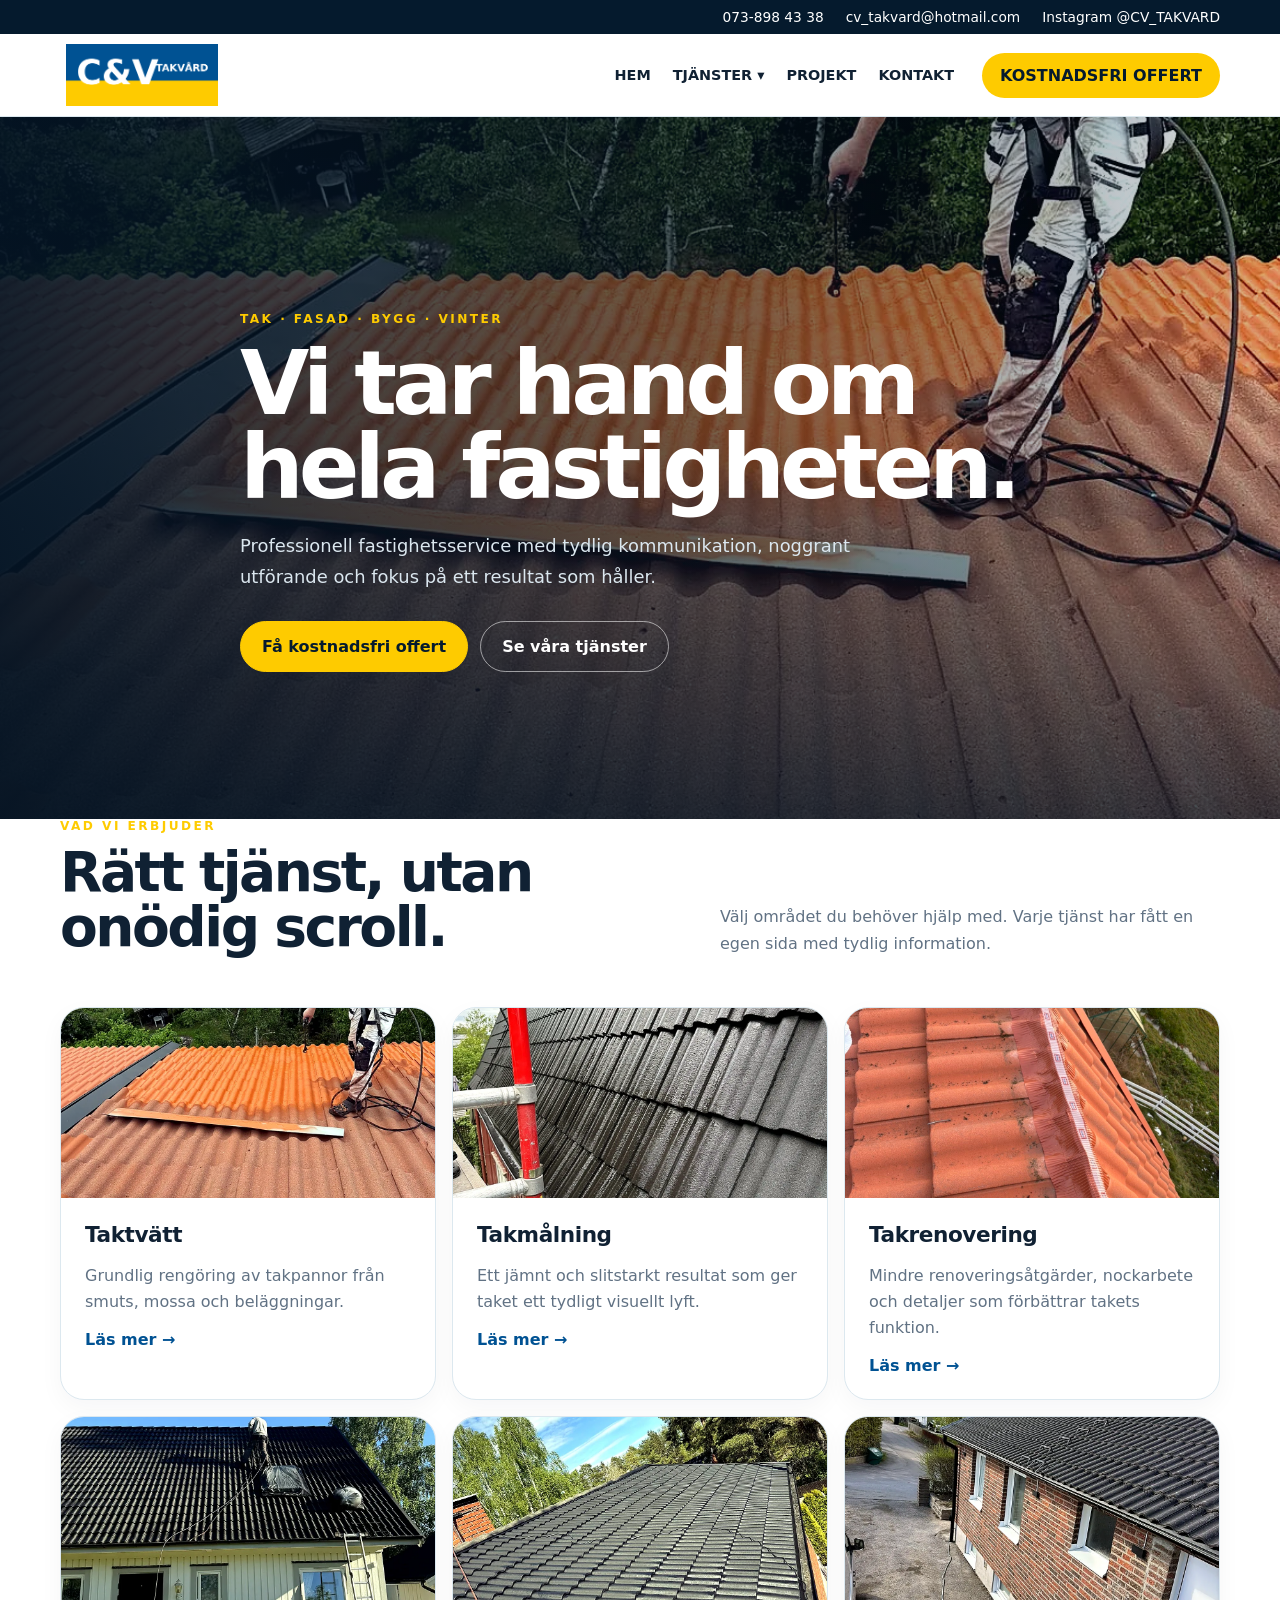
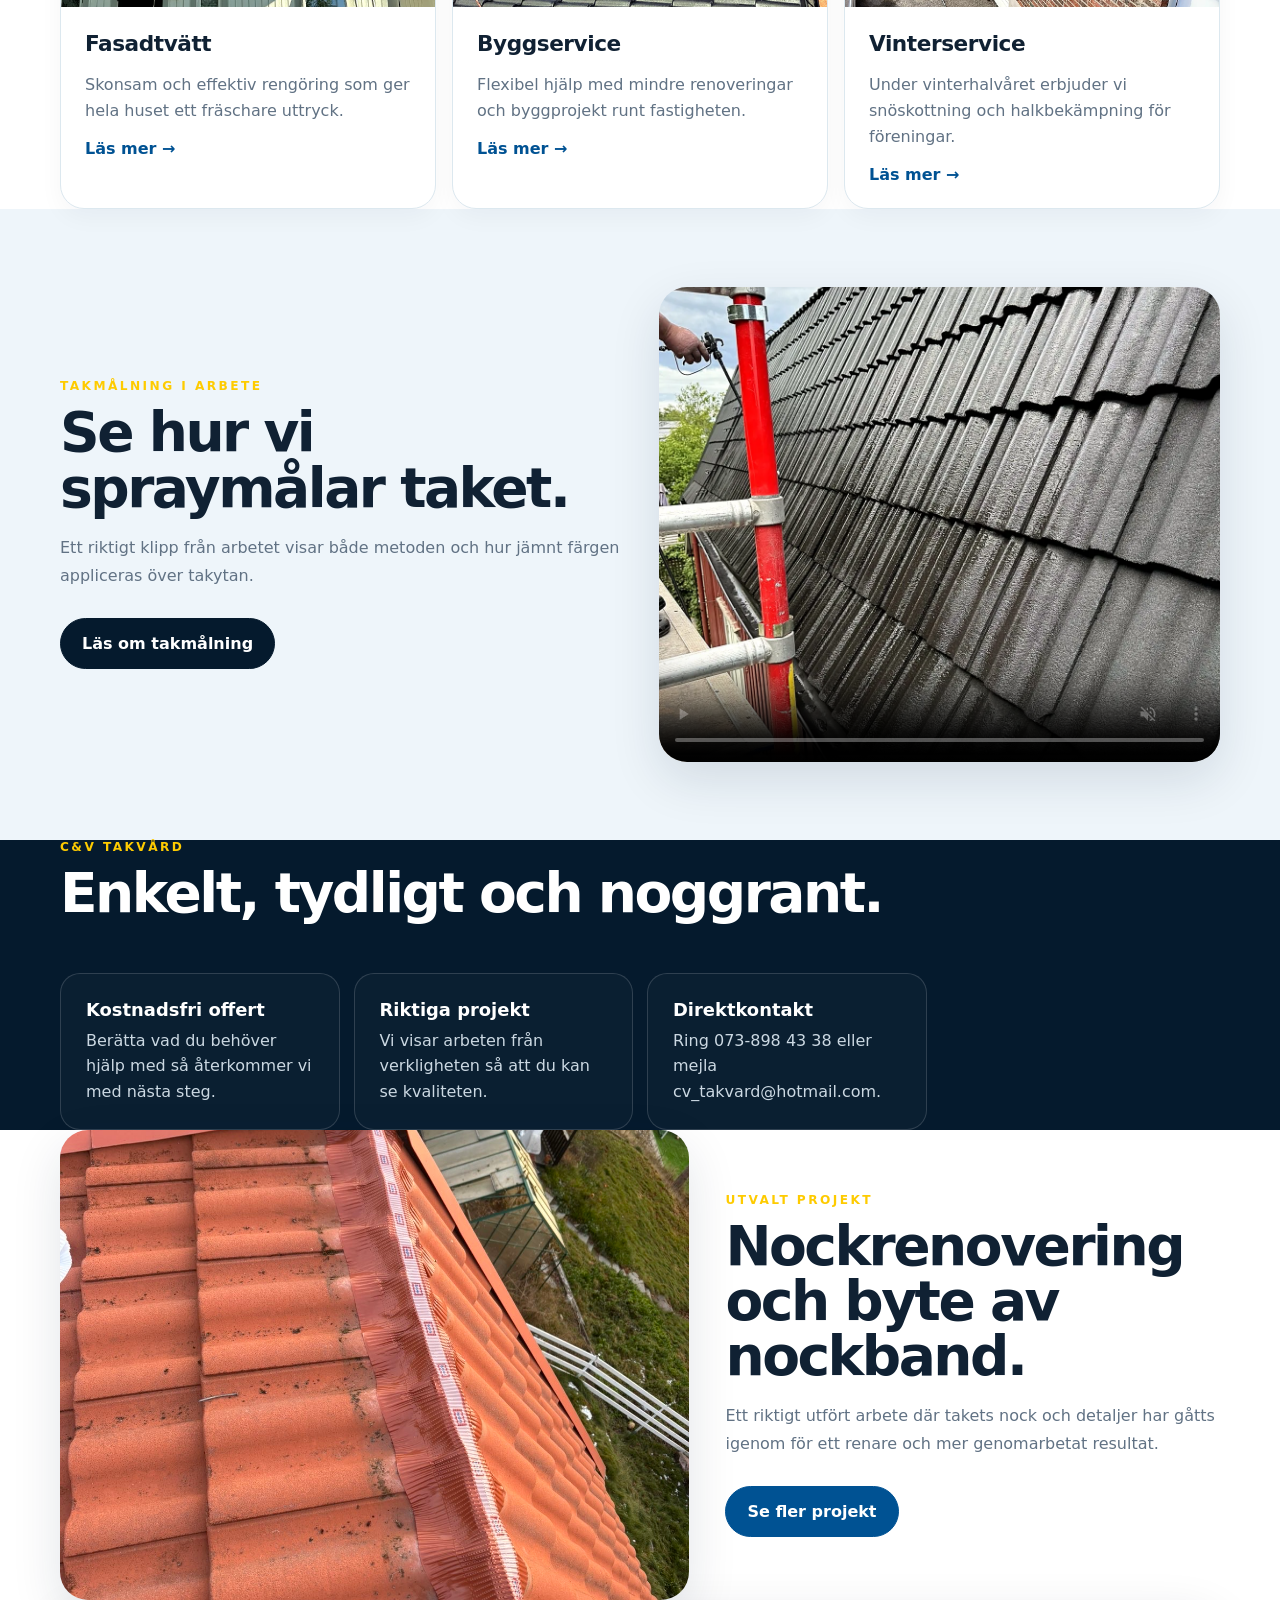
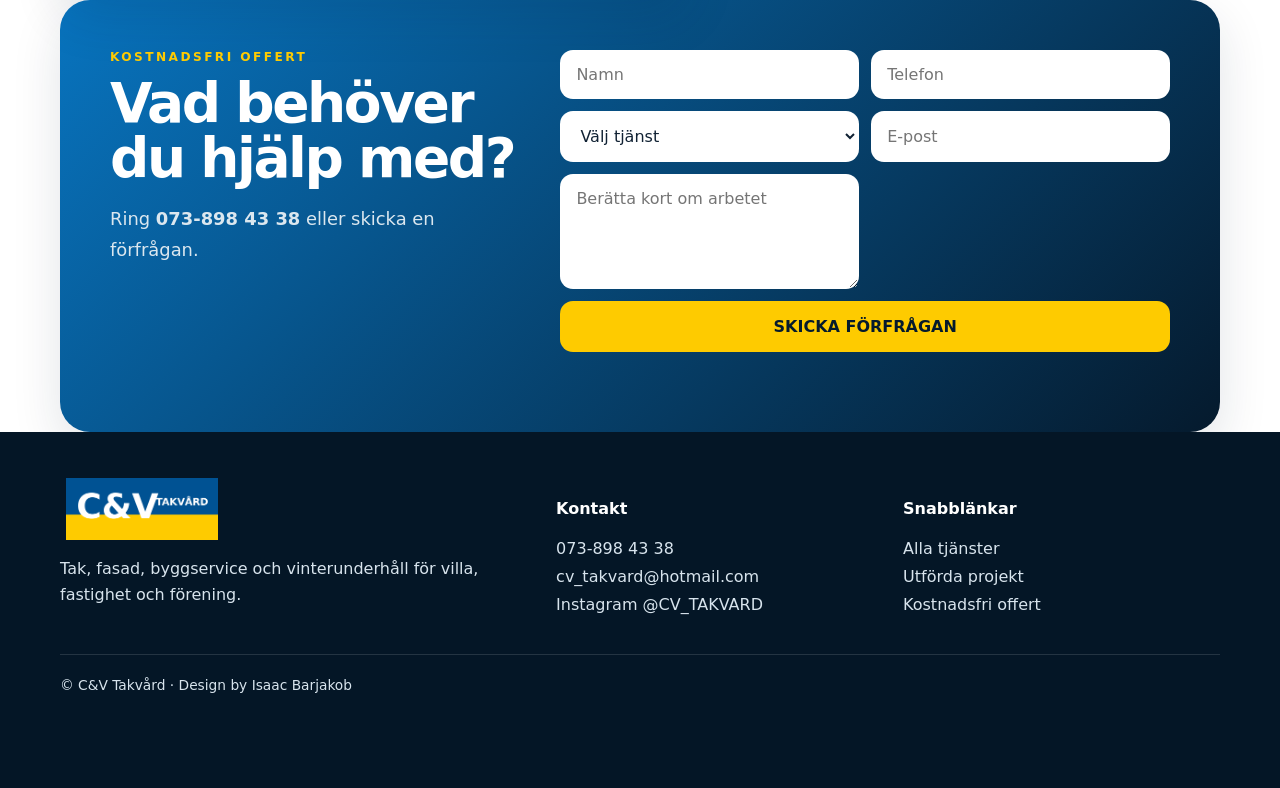
==== commit fc1df9f0: "UPPDATERA" ====
--- a/index.html
+++ b/index.html
@@ -1 +1,2 @@
-<!doctype html><html lang="sv"><head><meta charset="utf-8"><meta name="viewport" content="width=device-width,initial-scale=1"><title>C&V Takvård — Tak, fasad och fastighetsservice</title><meta name="description" content="C&V Takvård"><link rel="stylesheet" href="/assets/site.css"></head><body><div class="top"><div class="wrap topin"><a href="tel:0738984338">073-898 43 38</a><a href="mailto:cv_takvard@hotmail.com">cv_takvard@hotmail.com</a><a target="_blank" rel="noopener" href="https://www.instagram.com/cv_takvard/">Instagram @CV_TAKVARD</a></div></div><nav class="nav" id="nav"><div class="wrap navin"><a href="/index.html"><img class="logo" src="/assets/images/logo-cv-sverige.svg" alt="C&V Takvård"></a><button class="menuBtn" onclick="document.getElementById('nav').classList.toggle('open')">MENY</button><div class="links"><a href="/index.html">HEM</a><div class="drop"><a href="/tjanster/index.html">TJÄNSTER ▾</a><div class="dropmenu"><a href="/tjanster/taktvatt.html">Taktvätt</a><a href="/tjanster/takmalning.html">Takmålning</a><a href="/tjanster/takrenovering.html">Takrenovering</a><a href="/tjanster/fasadtvatt.html">Fasadtvätt</a><a href="/tjanster/byggservice.html">Byggservice</a><a href="/tjanster/vinterservice.html">Vinterservice</a></div></div><a href="/projekt.html">PROJEKT</a><a href="/kontakt.html">KONTAKT</a></div><a class="cta" href="/kontakt.html">KOSTNADSFRI OFFERT</a></div></nav><header class="hero"><video autoplay muted loop playsinline poster="/assets/images/project-02.webp"><source src="/assets/video/hero-desktop.mp4" type="video/mp4"></video><div class="wrap heroContent"><div class="eyebrow">Tak · fasad · bygg · vinter</div><h1>Vi tar hand om hela fastigheten.</h1><p>Professionell fastighetsservice med tydlig kommunikation, noggrant utförande och fokus på ett resultat som håller.</p><div class="buttons"><a class="btn primary" href="/kontakt.html">Få kostnadsfri offert</a><a class="btn" href="/tjanster/index.html">Se våra tjänster</a></div></div></header><section><div class="wrap"><div class="head"><div><div class="eyebrow">Vad vi erbjuder</div><h2>Rätt tjänst, utan onödig scroll.</h2></div><p>Välj området du behöver hjälp med. Varje tjänst har fått en egen sida med tydlig information.</p></div><div class="cards"><a class="card" href="/tjanster/taktvatt.html"><img src="/assets/images/project-02.webp" alt="Taktvätt"><div class="cardBody"><h3>Taktvätt</h3><p>Grundlig rengöring av takpannor från smuts, mossa och beläggningar.</p><span class="arrow">Läs mer →</span></div></a><a class="card" href="/tjanster/takmalning.html"><img src="/assets/images/project-06.webp" alt="Takmålning"><div class="cardBody"><h3>Takmålning</h3><p>Ett jämnt och slitstarkt resultat som ger taket ett tydligt visuellt lyft.</p><span class="arrow">Läs mer →</span></div></a><a class="card" href="/tjanster/takrenovering.html"><img src="/assets/images/nockrenovering-efter.jpeg" alt="Takrenovering"><div class="cardBody"><h3>Takrenovering</h3><p>Mindre renoveringsåtgärder, nockarbete och detaljer som förbättrar takets funktion.</p><span class="arrow">Läs mer →</span></div></a><a class="card" href="/tjanster/fasadtvatt.html"><img src="/assets/images/project-03.webp" alt="Fasadtvätt"><div class="cardBody"><h3>Fasadtvätt</h3><p>Skonsam och effektiv rengöring som ger hela huset ett fräschare uttryck.</p><span class="arrow">Läs mer →</span></div></a><a class="card" href="/tjanster/byggservice.html"><img src="/assets/images/project-12.webp" alt="Byggservice"><div class="cardBody"><h3>Byggservice</h3><p>Flexibel hjälp med mindre renoveringar och byggprojekt runt fastigheten.</p><span class="arrow">Läs mer →</span></div></a><a class="card" href="/tjanster/vinterservice.html"><img src="/assets/images/project-15.webp" alt="Vinterservice"><div class="cardBody"><h3>Vinterservice</h3><p>Under vinterhalvåret erbjuder vi snöskottning och halkbekämpning för föreningar.</p><span class="arrow">Läs mer →</span></div></a></div></div></section><section class="trust"><div class="wrap"><div class="head"><div><div class="eyebrow">C&V Takvård</div><h2>Enkelt, tydligt och noggrant.</h2></div></div><div class="trustgrid"><div class="trustitem"><b>Kostnadsfri offert</b><p>Berätta vad du behöver hjälp med så återkommer vi med nästa steg.</p></div><div class="trustitem"><b>Riktiga projekt</b><p>Vi visar arbeten från verkligheten så att du kan se kvaliteten.</p></div><div class="trustitem"><b>Direktkontakt</b><p>Ring 073-898 43 38 eller mejla cv_takvard@hotmail.com.</p></div></div></div></section><section><div class="wrap project"><img src="/assets/images/nockrenovering-efter.jpeg" alt="Nockrenovering utförd av C&V Takvård"><div><div class="eyebrow">Utvalt projekt</div><h2>Nockrenovering och byte av nockband.</h2><p>Ett riktigt utfört arbete där takets nock och detaljer har gåtts igenom för ett renare och mer genomarbetat resultat.</p><div class="buttons"><a class="btn primary" style="background:var(--blue);color:white;border-color:var(--blue)" href="/projekt.html">Se fler projekt</a></div></div></div></section><section><div class="wrap contact"><div><div class="eyebrow">Kostnadsfri offert</div><h2>Vad behöver du hjälp med?</h2><p class="lead">Ring <a href="tel:0738984338">073-898 43 38</a> eller skicka en förfrågan.</p></div><form class="form" data-contact-form><input name="namn" required placeholder="Namn"><input name="telefon" required placeholder="Telefon"><select name="tjanst"><option>Välj tjänst</option><option>Taktvätt</option><option>Takmålning</option><option>Takrenovering</option><option>Fasadtvätt</option><option>Byggservice</option><option>Vinterservice</option></select><input type="email" name="epost" placeholder="E-post"><textarea name="meddelande" placeholder="Berätta kort om arbetet"></textarea><button type="submit">SKICKA FÖRFRÅGAN</button><div class="formStatus" aria-live="polite"></div></form></div></section><footer class="footer"><div class="wrap"><div class="footgrid"><div><img class="logo" src="/assets/images/logo-cv-sverige.svg" alt="C&V Takvård"><p>Tak, fasad, byggservice och vinterunderhåll för villa, fastighet och förening.</p></div><div><h4>Kontakt</h4><a href="tel:0738984338">073-898 43 38</a><a href="mailto:cv_takvard@hotmail.com">cv_takvard@hotmail.com</a><a target="_blank" rel="noopener" href="https://www.instagram.com/cv_takvard/">Instagram @CV_TAKVARD</a></div><div><h4>Snabblänkar</h4><a href="/tjanster/index.html">Alla tjänster</a><a href="/projekt.html">Utförda projekt</a><a href="/kontakt.html">Kostnadsfri offert</a></div></div><div class="copyright">© C&amp;V Takvård · Design by Isaac Barjakob</div></div></footer><div class="mobilebar"><a href="tel:0738984338">Ring</a><a href="/kontakt.html">Offert</a></div><script src="/assets/site.js"></script></body></html>+<!DOCTYPE html>
+<html lang="sv"><head><meta charset="utf-8"/><meta content="width=device-width,initial-scale=1" name="viewport"/><title>C&amp;V Takvård — Tak, fasad och fastighetsservice</title><meta content="C&amp;V Takvård" name="description"/><link href="/assets/site.css" rel="stylesheet"/></head><body><div class="top"><div class="wrap topin"><a href="tel:0738984338">073-898 43 38</a><a href="mailto:cv_takvard@hotmail.com">cv_takvard@hotmail.com</a><a href="https://www.instagram.com/cv_takvard/" rel="noopener" target="_blank">Instagram @CV_TAKVARD</a></div></div><nav class="nav" id="nav"><div class="wrap navin"><a href="/index.html"><img alt="C&amp;V Takvård" class="logo" src="/assets/images/logo-cv-sverige.png"/></a><button class="menuBtn" onclick="document.getElementById('nav').classList.toggle('open')">MENY</button><div class="links"><a href="/index.html">HEM</a><div class="drop"><a href="/tjanster/index.html">TJÄNSTER ▾</a><div class="dropmenu"><a href="/tjanster/taktvatt.html">Taktvätt</a><a href="/tjanster/takmalning.html">Takmålning</a><a href="/tjanster/takrenovering.html">Takrenovering</a><a href="/tjanster/fasadtvatt.html">Fasadtvätt</a><a href="/tjanster/byggservice.html">Byggservice</a><a href="/tjanster/vinterservice.html">Vinterservice</a></div></div><a href="/projekt.html">PROJEKT</a><a href="/kontakt.html">KONTAKT</a></div><a class="cta" href="/kontakt.html">KOSTNADSFRI OFFERT</a></div></nav><header class="hero"><video autoplay="" loop="" muted="" playsinline="" poster="/assets/images/project-02.webp"><source src="/assets/video/hero-desktop.mp4" type="video/mp4"/></video><div class="wrap heroContent"><div class="eyebrow">Tak · fasad · bygg · vinter</div><h1>Vi tar hand om hela fastigheten.</h1><p>Professionell fastighetsservice med tydlig kommunikation, noggrant utförande och fokus på ett resultat som håller.</p><div class="buttons"><a class="btn primary" href="/kontakt.html">Få kostnadsfri offert</a><a class="btn" href="/tjanster/index.html">Se våra tjänster</a></div></div></header><section><div class="wrap"><div class="head"><div><div class="eyebrow">Vad vi erbjuder</div><h2>Rätt tjänst, utan onödig scroll.</h2></div><p>Välj området du behöver hjälp med. Varje tjänst har fått en egen sida med tydlig information.</p></div><div class="cards"><a class="card" href="/tjanster/taktvatt.html"><img alt="Taktvätt" src="/assets/images/project-02.webp"/><div class="cardBody"><h3>Taktvätt</h3><p>Grundlig rengöring av takpannor från smuts, mossa och beläggningar.</p><span class="arrow">Läs mer →</span></div></a><a class="card" href="/tjanster/takmalning.html"><img alt="Takmålning" src="/assets/images/project-06.webp"/><div class="cardBody"><h3>Takmålning</h3><p>Ett jämnt och slitstarkt resultat som ger taket ett tydligt visuellt lyft.</p><span class="arrow">Läs mer →</span></div></a><a class="card" href="/tjanster/takrenovering.html"><img alt="Takrenovering" src="/assets/images/nockrenovering-efter.jpeg"/><div class="cardBody"><h3>Takrenovering</h3><p>Mindre renoveringsåtgärder, nockarbete och detaljer som förbättrar takets funktion.</p><span class="arrow">Läs mer →</span></div></a><a class="card" href="/tjanster/fasadtvatt.html"><img alt="Fasadtvätt" src="/assets/images/project-03.webp"/><div class="cardBody"><h3>Fasadtvätt</h3><p>Skonsam och effektiv rengöring som ger hela huset ett fräschare uttryck.</p><span class="arrow">Läs mer →</span></div></a><a class="card" href="/tjanster/byggservice.html"><img alt="Byggservice" src="/assets/images/project-12.webp"/><div class="cardBody"><h3>Byggservice</h3><p>Flexibel hjälp med mindre renoveringar och byggprojekt runt fastigheten.</p><span class="arrow">Läs mer →</span></div></a><a class="card" href="/tjanster/vinterservice.html"><img alt="Vinterservice" src="/assets/images/project-15.webp"/><div class="cardBody"><h3>Vinterservice</h3><p>Under vinterhalvåret erbjuder vi snöskottning och halkbekämpning för föreningar.</p><span class="arrow">Läs mer →</span></div></a></div></div></section><section class="section soft media-showcase"><div class="wrap contentGrid"><div><div class="eyebrow">Takmålning i arbete</div><h2>Se hur vi spraymålar taket.</h2><p style="color:var(--muted);line-height:1.75">Ett riktigt klipp från arbetet visar både metoden och hur jämnt färgen appliceras över takytan.</p><div class="buttons"><a class="btn dark" href="/tjanster/takmalning.html">Läs om takmålning</a></div></div><video autoplay="" controls="" loop="" muted="" playsinline="" poster="/assets/images/project-06.webp" preload="metadata"><source src="/assets/video/spraymalning-tak.mp4" type="video/mp4"/>Din webbläsare stödjer inte video.</video></div></section><section class="trust"><div class="wrap"><div class="head"><div><div class="eyebrow">C&amp;V Takvård</div><h2>Enkelt, tydligt och noggrant.</h2></div></div><div class="trustgrid"><div class="trustitem"><b>Kostnadsfri offert</b><p>Berätta vad du behöver hjälp med så återkommer vi med nästa steg.</p></div><div class="trustitem"><b>Riktiga projekt</b><p>Vi visar arbeten från verkligheten så att du kan se kvaliteten.</p></div><div class="trustitem"><b>Direktkontakt</b><p>Ring 073-898 43 38 eller mejla cv_takvard@hotmail.com.</p></div></div></div></section><section><div class="wrap project"><img alt="Nockrenovering utförd av C&amp;V Takvård" src="/assets/images/nockrenovering-efter.jpeg"/><div><div class="eyebrow">Utvalt projekt</div><h2>Nockrenovering och byte av nockband.</h2><p>Ett riktigt utfört arbete där takets nock och detaljer har gåtts igenom för ett renare och mer genomarbetat resultat.</p><div class="buttons"><a class="btn primary" href="/projekt.html" style="background:var(--blue);color:white;border-color:var(--blue)">Se fler projekt</a></div></div></div></section><section><div class="wrap contact"><div><div class="eyebrow">Kostnadsfri offert</div><h2>Vad behöver du hjälp med?</h2><p class="lead">Ring <a href="tel:0738984338">073-898 43 38</a> eller skicka en förfrågan.</p></div><form class="form" data-contact-form=""><input name="namn" placeholder="Namn" required=""/><input name="telefon" placeholder="Telefon" required=""/><select name="tjanst"><option>Välj tjänst</option><option>Taktvätt</option><option>Takmålning</option><option>Takrenovering</option><option>Fasadtvätt</option><option>Byggservice</option><option>Vinterservice</option></select><input name="epost" placeholder="E-post" type="email"/><textarea name="meddelande" placeholder="Berätta kort om arbetet"></textarea><button type="submit">SKICKA FÖRFRÅGAN</button><div aria-live="polite" class="formStatus"></div></form></div></section><footer class="footer"><div class="wrap"><div class="footgrid"><div><img alt="C&amp;V Takvård" class="logo" src="/assets/images/logo-cv-sverige.png"/><p>Tak, fasad, byggservice och vinterunderhåll för villa, fastighet och förening.</p></div><div><h4>Kontakt</h4><a href="tel:0738984338">073-898 43 38</a><a href="mailto:cv_takvard@hotmail.com">cv_takvard@hotmail.com</a><a href="https://www.instagram.com/cv_takvard/" rel="noopener" target="_blank">Instagram @CV_TAKVARD</a></div><div><h4>Snabblänkar</h4><a href="/tjanster/index.html">Alla tjänster</a><a href="/projekt.html">Utförda projekt</a><a href="/kontakt.html">Kostnadsfri offert</a></div></div><div class="copyright">© C&amp;V Takvård · Design by Isaac Barjakob</div></div></footer><div class="mobilebar"><a href="tel:0738984338">Ring</a><a href="/kontakt.html">Offert</a></div><script src="/assets/site.js"></script></body></html>
--- a/assets/site.css
+++ b/assets/site.css
@@ -3,3 +3,6 @@
 @media(max-width:850px){.top{display:none}.links{display:none}.menuBtn{display:block;margin-left:auto}.navin{height:74px}.nav.open .links{display:grid;position:fixed;left:4vw;right:4vw;top:82px;background:#fff;padding:18px;border-radius:16px;box-shadow:0 20px 50px rgba(0,20,40,.2);gap:0}.nav.open .links>a,.nav.open .drop>a{padding:13px 8px}.dropmenu{position:static;display:grid;box-shadow:none;border:0;padding:0 0 8px 12px}.hero{min-height:680px}.heroContent{padding:98px 0 58px}.cards{grid-template-columns:1fr 1fr}.project,.contact,.contentGrid{grid-template-columns:1fr}.project img,.contentGrid img,.contentGrid video{height:390px}.steps{grid-template-columns:1fr}.gallery{grid-template-columns:1fr 1fr}.footgrid{grid-template-columns:1fr 1fr}.mobilebar{display:flex;position:fixed;left:14px;right:14px;bottom:12px;z-index:70;background:#fff;padding:7px;border-radius:999px;box-shadow:0 12px 35px rgba(0,20,40,.25);gap:7px}.mobilebar a{flex:1;text-align:center;padding:12px;border-radius:999px;font-weight:900}.mobilebar a:last-child{background:var(--yellow);color:var(--navy)}}
 @media(max-width:560px){.section{padding:62px 0}.logo{width:145px}.hero{min-height:650px}.heroContent{padding:82px 0 48px}.hero p{font-size:1rem}.cards,.trustgrid,.form,.footgrid,.gallery{grid-template-columns:1fr}.head{display:block}.contact{padding:28px 22px;border-radius:22px}.field.full,.form button,.formStatus{grid-column:auto}.project img,.contentGrid img,.contentGrid video{height:330px}.footer{padding-bottom:105px}.copyright{display:block}}
 @media(prefers-reduced-motion:reduce){*{scroll-behavior:auto!important}.reveal{opacity:1;transform:none;transition:none}.card,.gallery img,.btn{transition:none}}
+.logo{object-fit:contain;max-height:62px}
+.media-showcase video{width:100%;height:475px;object-fit:cover;border-radius:28px;box-shadow:var(--shadow);background:var(--navy)}
+@media(max-width:560px){.media-showcase video{height:420px}}
